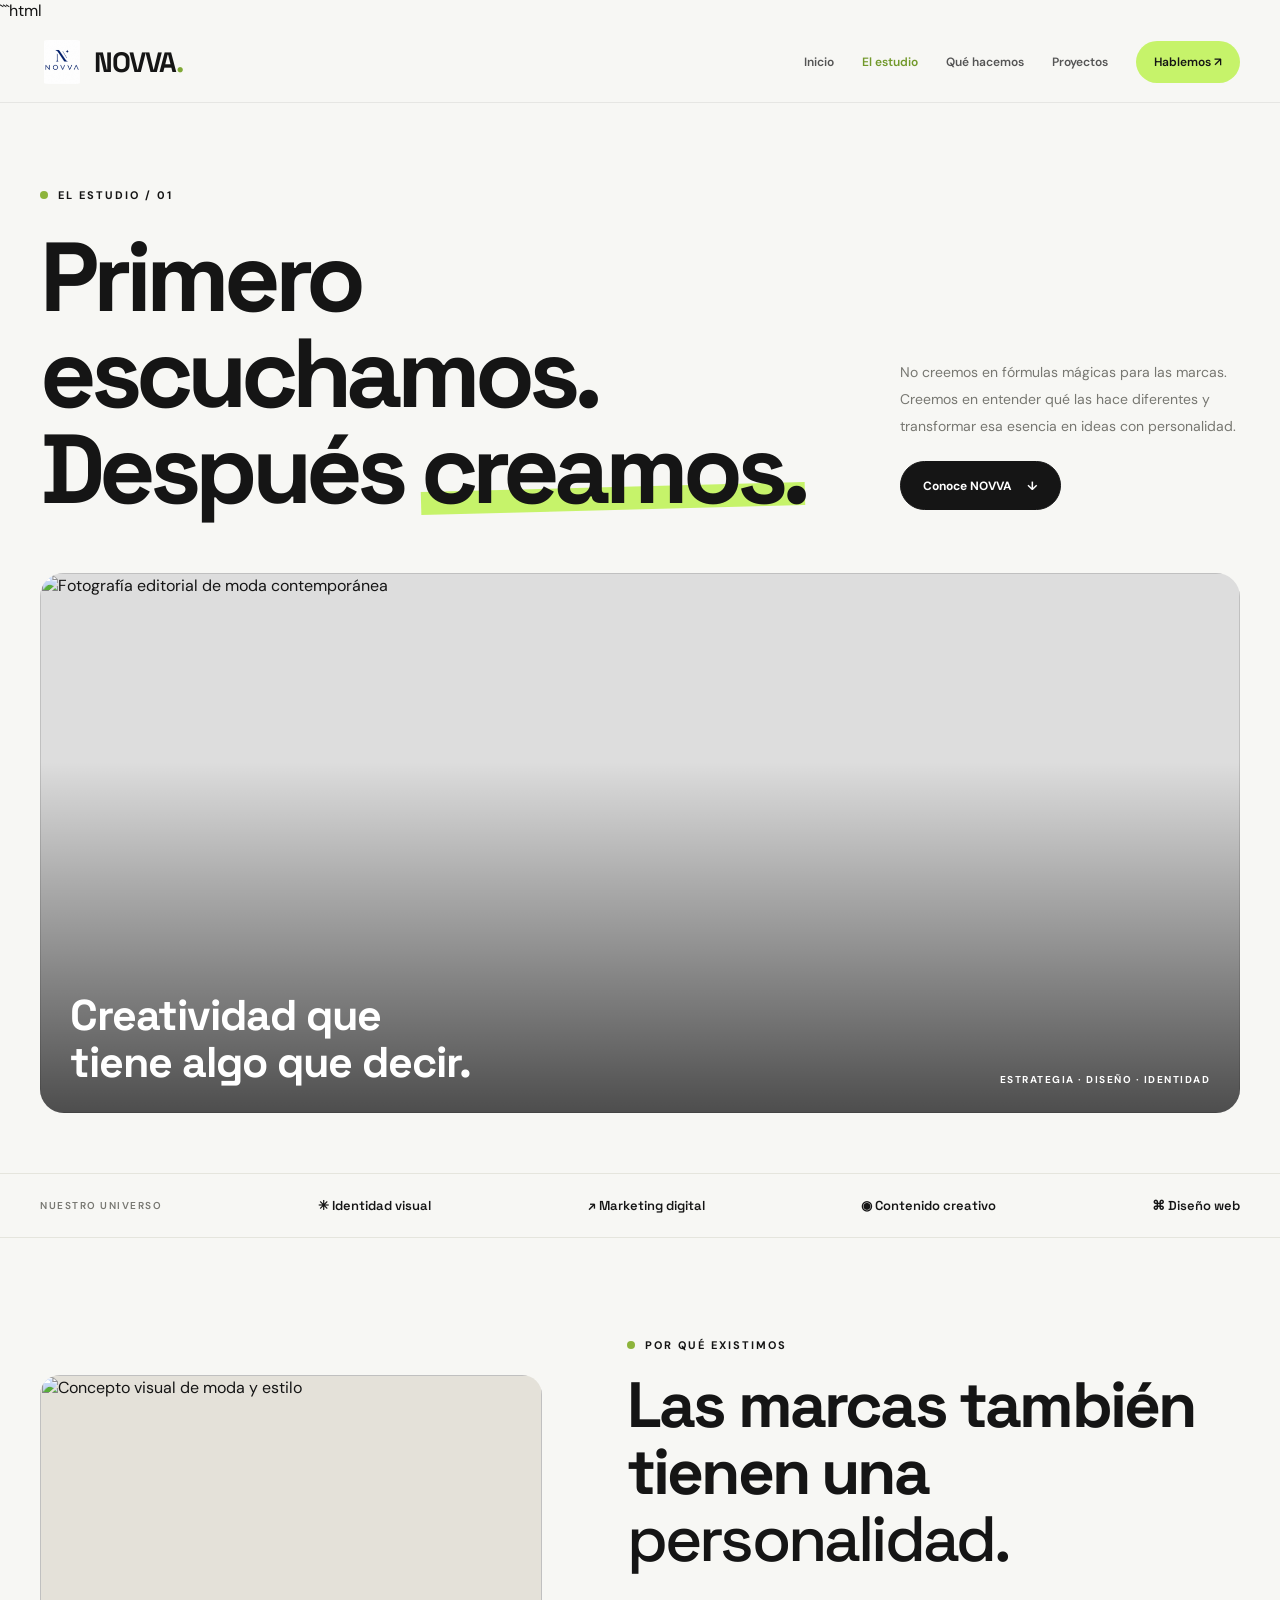
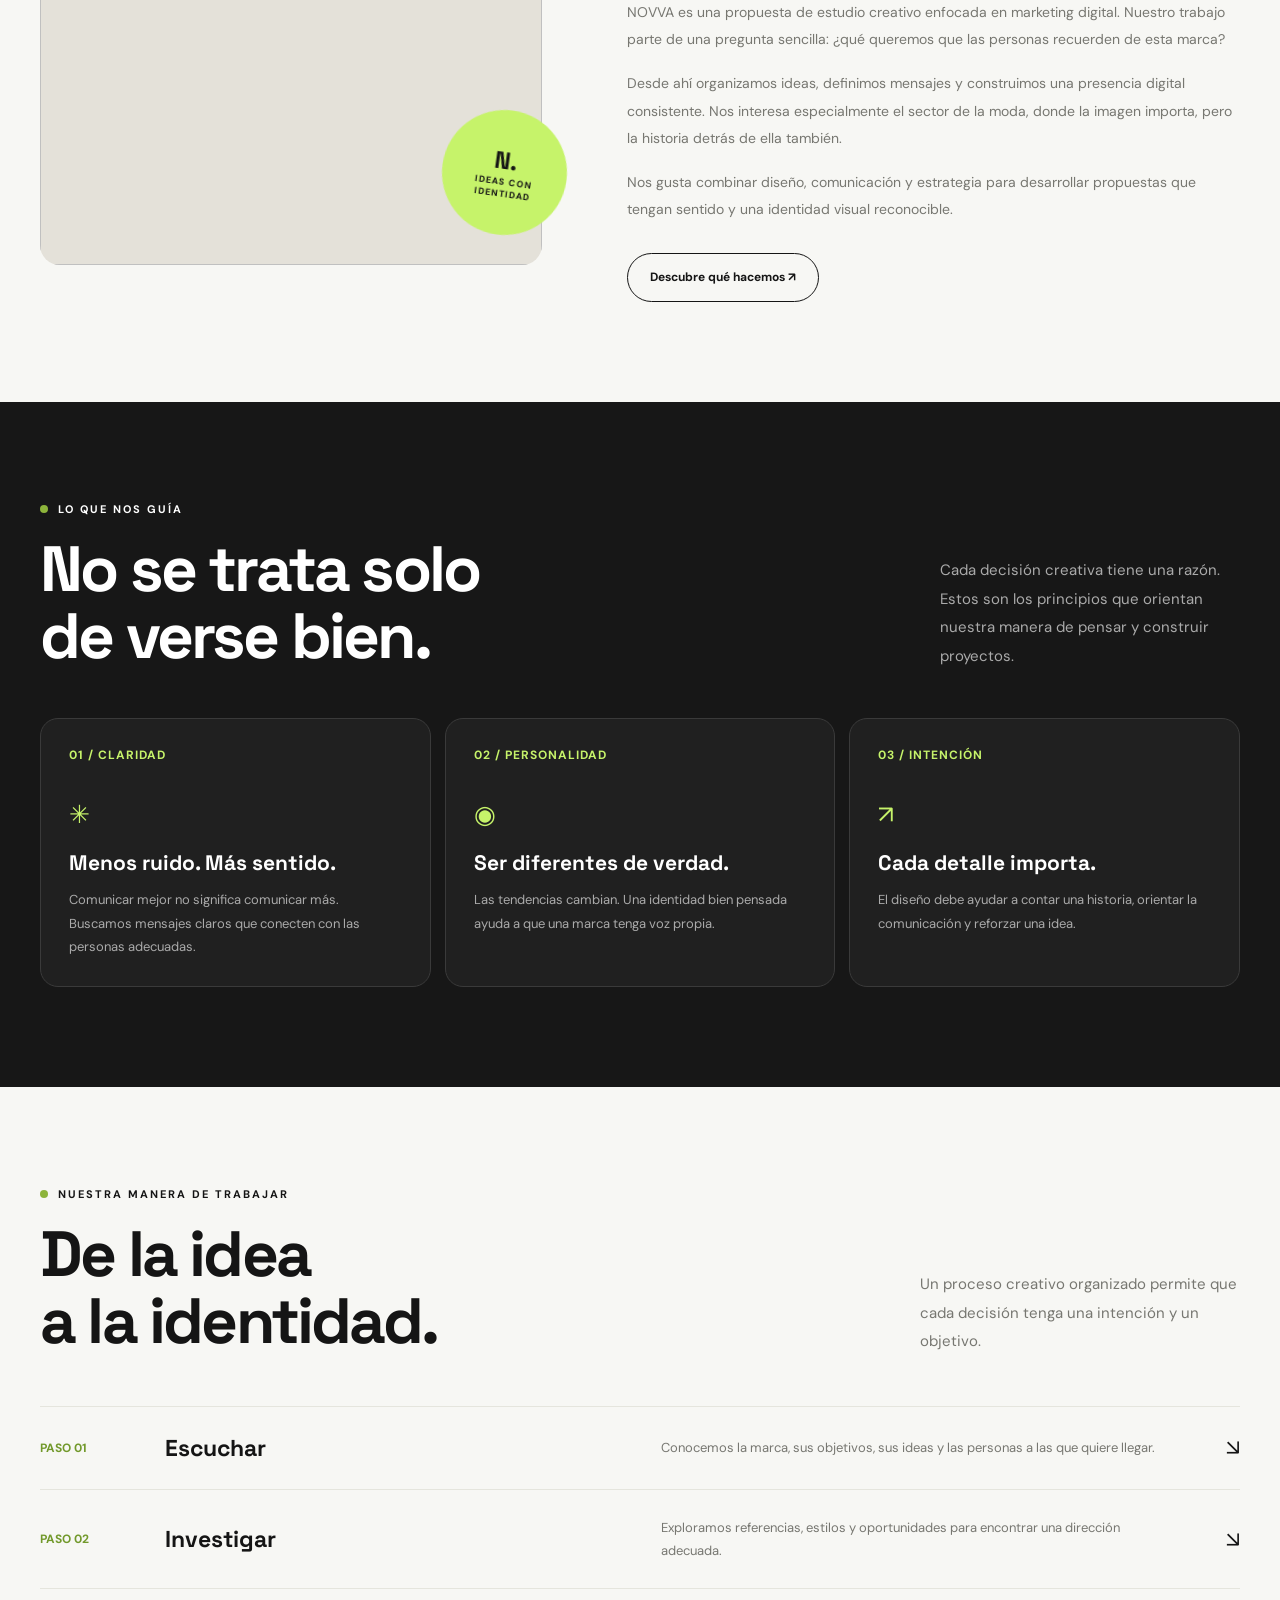
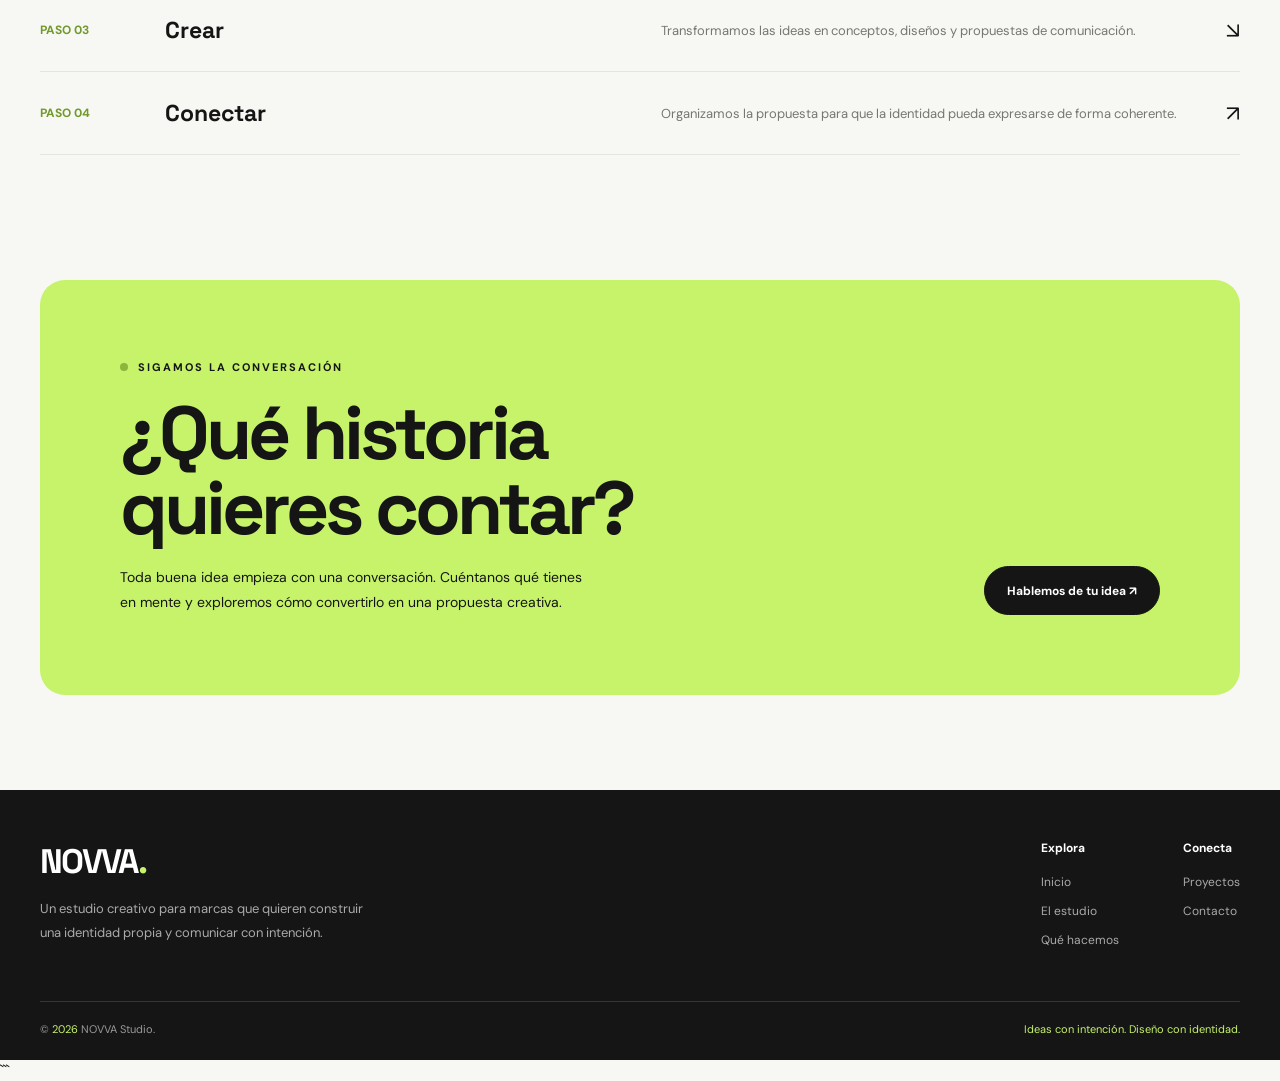
==== contacto.html @ e0708281 "Primera versión de NOVVA Creative Studio" ====
```html
<!DOCTYPE html>
<html lang="es">
<head>
    <meta charset="UTF-8">
    <meta name="viewport" content="width=device-width, initial-scale=1.0">
    <meta name="theme-color" content="#f7f7f4">

    <title>El estudio — NOVVA Creative Studio</title>
    <meta name="description" content="Conoce NOVVA, un estudio creativo enfocado en identidad de marca, marketing digital y diseño.">

    <link rel="icon" href="assets/logo-novva.jpeg">

    <link rel="preconnect" href="https://fonts.googleapis.com">
    <link rel="preconnect" href="https://fonts.gstatic.com" crossorigin>
    <link href="https://fonts.googleapis.com/css2?family=DM+Sans:wght@400;500;600;700&family=Space+Grotesk:wght@400;500;600;700&display=swap" rel="stylesheet">

    <style>
        :root {
            --fondo: #f7f7f4;
            --negro: #151515;
            --gris: #777771;
            --verde: #c6f36a;
            --blanco: #fff;
            --borde: #e5e5dd;
            --ancho: 1200px;
        }

        * {
            margin: 0;
            padding: 0;
            box-sizing: border-box;
        }

        html {
            scroll-behavior: smooth;
            scroll-padding-top: 100px;
        }

        body {
            background: var(--fondo);
            color: var(--negro);
            font-family: "DM Sans", sans-serif;
            overflow-x: hidden;
        }

        a {
            color: inherit;
            text-decoration: none;
        }

        img {
            display: block;
            width: 100%;
        }

        button {
            font: inherit;
        }

        .container {
            width: min(var(--ancho), calc(100% - 48px));
            margin: 0 auto;
        }

        .eyebrow {
            display: inline-flex;
            align-items: center;
            gap: 10px;
            font-size: 11px;
            font-weight: 700;
            letter-spacing: 2px;
            text-transform: uppercase;
        }

        .eyebrow::before {
            content: "";
            width: 8px;
            height: 8px;
            background: #8db43b;
            border-radius: 50%;
            flex-shrink: 0;
        }

        .section {
            padding: 100px 0;
        }

        .section-title {
            font-family: "Space Grotesk", sans-serif;
            font-size: clamp(37px, 5vw, 64px);
            line-height: 1.05;
            letter-spacing: -2.8px;
        }

        .section-title i,
        .hero-title i {
            font-weight: 500;
            font-style: normal;
        }

        .muted {
            color: var(--gris);
            font-size: 15px;
            line-height: 1.9;
        }

        .button {
            min-height: 49px;
            padding: 0 22px;
            border-radius: 50px;
            display: inline-flex;
            align-items: center;
            justify-content: center;
            gap: 15px;
            font-size: 12px;
            font-weight: 700;
            border: 1px solid var(--negro);
            transition: .25s ease;
        }

        .button-dark {
            background: var(--negro);
            color: white;
        }

        .button-dark:hover {
            background: #373737;
            transform: translateY(-3px);
        }

        .button-light:hover {
            background: var(--verde);
            border-color: var(--verde);
        }

        /* HEADER */

        .header {
            height: 82px;
            position: sticky;
            top: 0;
            z-index: 100;
            background: rgba(247, 247, 244, .95);
            backdrop-filter: blur(16px);
            border-bottom: 1px solid rgba(0, 0, 0, .07);
        }

        .header-inner {
            height: 100%;
            display: flex;
            align-items: center;
            justify-content: space-between;
            gap: 25px;
        }

        .brand {
            display: flex;
            align-items: center;
            gap: 10px;
            flex-shrink: 0;
        }

        .brand img {
            width: 44px;
            height: 44px;
            object-fit: contain;
            border-radius: 8px;
        }

        .brand-name {
            font-family: "Space Grotesk", sans-serif;
            font-weight: 700;
            font-size: 28px;
            letter-spacing: -1.5px;
        }

        .brand-name span {
            color: #80a936;
        }

        .navigation {
            display: flex;
            align-items: center;
            gap: 28px;
        }

        .navigation a {
            font-size: 12px;
            font-weight: 600;
            color: #555;
            transition: .2s;
        }

        .navigation a:hover,
        .navigation a.current {
            color: #72992b;
        }

        .navigation .contact-link {
            padding: 13px 18px;
            background: var(--verde);
            color: var(--negro);
            border-radius: 40px;
        }

        .navigation .contact-link:hover {
            background: #b5e452;
        }

        .menu-button {
            display: none;
            background: transparent;
            border: 1px solid var(--borde);
            border-radius: 50px;
            padding: 11px 15px;
            cursor: pointer;
        }

        /* HERO */

        .hero {
            padding: 85px 0 60px;
            position: relative;
        }

        .hero-top {
            display: flex;
            justify-content: space-between;
            align-items: flex-end;
            gap: 35px;
        }

        .hero-title {
            font-family: "Space Grotesk", sans-serif;
            font-size: clamp(52px, 8vw, 98px);
            line-height: .98;
            letter-spacing: -6px;
            margin-top: 28px;
        }

        .hero-title .highlight {
            position: relative;
            display: inline-block;
            z-index: 1;
        }

        .hero-title .highlight::after {
            content: "";
            position: absolute;
            height: 23px;
            background: var(--verde);
            bottom: 8px;
            left: 0;
            right: 0;
            z-index: -1;
            transform: rotate(-1.5deg);
        }

        .hero-description {
            max-width: 340px;
            padding-bottom: 8px;
        }

        .hero-description p {
            color: var(--gris);
            font-size: 14px;
            line-height: 1.9;
            margin-bottom: 22px;
        }

        .hero-image {
            margin-top: 55px;
            height: clamp(320px, 48vw, 540px);
            border-radius: 24px;
            overflow: hidden;
            position: relative;
            background: #ddd;
        }

        .hero-image img {
            height: 100%;
            object-fit: cover;
            transition: transform .8s;
        }

        .hero-image:hover img {
            transform: scale(1.035);
        }

        .hero-image::after {
            content: "";
            position: absolute;
            inset: 0;
            background: linear-gradient(
                0deg,
                rgba(0, 0, 0, .65),
                transparent 65%
            );
            pointer-events: none;
        }

        .image-caption {
            position: absolute;
            z-index: 2;
            bottom: 27px;
            left: 30px;
            right: 30px;
            display: flex;
            justify-content: space-between;
            align-items: flex-end;
            gap: 20px;
            color: white;
        }

        .image-caption h2 {
            font-family: "Space Grotesk", sans-serif;
            font-size: clamp(24px, 4vw, 43px);
            line-height: 1.1;
            letter-spacing: -1px;
        }

        .image-caption span {
            font-size: 10px;
            font-weight: 700;
            letter-spacing: 1.5px;
            text-align: right;
        }

        /* MINI BARRA */

        .intro-strip {
            border-bottom: 1px solid var(--borde);
            border-top: 1px solid var(--borde);
            padding: 23px 0;
        }

        .strip-inner {
            display: flex;
            align-items: center;
            justify-content: space-between;
            gap: 18px;
            flex-wrap: wrap;
        }

        .strip-inner span {
            font-family: "Space Grotesk", sans-serif;
            font-size: 13px;
            font-weight: 600;
        }

        .strip-inner .strip-label {
            color: var(--gris);
            font-family: "DM Sans", sans-serif;
            font-size: 10px;
            letter-spacing: 1.5px;
        }

        /* HISTORIA DEL ESTUDIO */

        .about-grid {
            display: grid;
            grid-template-columns: .9fr 1.1fr;
            gap: 85px;
            align-items: center;
        }

        .about-visual {
            position: relative;
            min-width: 0;
        }

        .about-photo {
            height: 490px;
            border-radius: 20px;
            overflow: hidden;
            background: #e4e1d9;
        }

        .about-photo img {
            height: 100%;
            object-fit: cover;
        }

        .photo-sticker {
            position: absolute;
            right: -25px;
            bottom: 30px;
            width: 125px;
            height: 125px;
            border-radius: 50%;
            background: var(--verde);
            display: flex;
            flex-direction: column;
            align-items: center;
            justify-content: center;
            text-align: center;
            transform: rotate(8deg);
        }

        .photo-sticker strong {
            font-family: "Space Grotesk", sans-serif;
            font-size: 24px;
        }

        .photo-sticker span {
            font-size: 9px;
            font-weight: 700;
            letter-spacing: 1px;
        }

        .about-copy .section-title {
            margin: 20px 0 25px;
        }

        .about-copy p {
            color: var(--gris);
            font-size: 14px;
            line-height: 1.95;
            margin-bottom: 17px;
        }

        .about-copy .button {
            margin-top: 12px;
        }

        /* PRINCIPIOS */

        .values {
            background: #171717;
            color: white;
        }

        .values-header {
            display: flex;
            justify-content: space-between;
            align-items: flex-end;
            gap: 35px;
            margin-bottom: 48px;
        }

        .values-header .section-title {
            margin-top: 20px;
            max-width: 650px;
        }

        .values-header .muted {
            color: #aaa;
            max-width: 300px;
        }

        .values-grid {
            display: grid;
            grid-template-columns: repeat(3, 1fr);
            gap: 14px;
        }

        .value-card {
            padding: 28px;
            min-height: 255px;
            border: 1px solid #3a3a3a;
            border-radius: 18px;
            background: #202020;
            transition: .25s;
        }

        .value-card:hover {
            background: #282828;
            transform: translateY(-5px);
        }

        .value-number {
            color: var(--verde);
            font-size: 12px;
            letter-spacing: 1px;
            font-weight: 700;
        }

        .value-icon {
            margin-top: 35px;
            margin-bottom: 18px;
            font-size: 25px;
            color: var(--verde);
        }

        .value-card h3 {
            font-family: "Space Grotesk", sans-serif;
            font-size: 21px;
            margin-bottom: 12px;
        }

        .value-card p {
            color: #aaa;
            font-size: 13px;
            line-height: 1.8;
        }

        /* MANERA DE TRABAJAR */

        .process-heading {
            display: flex;
            justify-content: space-between;
            align-items: flex-end;
            gap: 30px;
        }

        .process-heading .muted {
            max-width: 320px;
        }

        .process-list {
            margin-top: 50px;
            border-top: 1px solid var(--borde);
        }

        .process-row {
            display: grid;
            grid-template-columns: 100px 1fr 1.1fr 35px;
            align-items: center;
            gap: 25px;
            padding: 26px 0;
            border-bottom: 1px solid var(--borde);
            transition: padding .25s;
        }

        .process-row:hover {
            padding-left: 10px;
            padding-right: 10px;
        }

        .process-row .number {
            color: #72992b;
            font-size: 12px;
            font-weight: 700;
        }

        .process-row h3 {
            font-family: "Space Grotesk", sans-serif;
            font-size: 23px;
        }

        .process-row p {
            color: var(--gris);
            font-size: 13px;
            line-height: 1.8;
        }

        .process-row .arrow {
            font-size: 22px;
            text-align: right;
        }

        /* CTA FINAL */

        .last-word {
            padding: 25px 0 95px;
        }

        .last-box {
            background: var(--verde);
            padding: clamp(35px, 7vw, 80px);
            border-radius: 25px;
            display: flex;
            align-items: flex-end;
            justify-content: space-between;
            gap: 35px;
        }

        .last-box h2 {
            font-family: "Space Grotesk", sans-serif;
            font-size: clamp(42px, 6vw, 75px);
            letter-spacing: -4px;
            line-height: .99;
            margin-top: 22px;
        }

        .last-box p {
            font-size: 14px;
            line-height: 1.8;
            max-width: 470px;
            margin-top: 20px;
        }

        .last-box .button {
            flex-shrink: 0;
        }

        /* FOOTER */

        .footer {
            background: #151515;
            color: white;
            padding: 50px 0 24px;
        }

        .footer-top {
            display: flex;
            justify-content: space-between;
            gap: 40px;
            padding-bottom: 40px;
        }

        .footer-brand {
            max-width: 340px;
        }

        .footer-logo {
            display: inline-block;
            font-family: "Space Grotesk", sans-serif;
            font-size: 34px;
            font-weight: 700;
            letter-spacing: -2px;
            margin-bottom: 14px;
        }

        .footer-logo span {
            color: var(--verde);
        }

        .footer-brand p {
            color: #aaa;
            font-size: 13px;
            line-height: 1.8;
        }

        .footer-links {
            display: flex;
            gap: clamp(25px, 5vw, 70px);
        }

        .footer-column h4 {
            font-size: 12px;
            margin-bottom: 18px;
        }

        .footer-column a {
            display: block;
            color: #aaa;
            font-size: 12px;
            margin-bottom: 13px;
            transition: color .2s;
        }

        .footer-column a:hover {
            color: var(--verde);
        }

        .footer-bottom {
            padding-top: 20px;
            border-top: 1px solid #353535;
            display: flex;
            justify-content: space-between;
            gap: 20px;
            color: #999;
            font-size: 11px;
        }

        .footer-bottom span:last-child {
            color: var(--verde);
        }

        /* ANIMACIÓN */

        .reveal {
            animation: rise .75s ease both;
        }

        @keyframes rise {
            from {
                opacity: 0;
                transform: translateY(18px);
            }
            to {
                opacity: 1;
                transform: translateY(0);
            }
        }

        /* TABLET */

        @media (max-width: 900px) {
            .navigation {
                gap: 15px;
            }

            .navigation a {
                font-size: 11px;
            }

            .hero-top {
                flex-direction: column;
                align-items: flex-start;
            }

            .hero-description {
                max-width: 520px;
            }

            .about-grid {
                gap: 45px;
            }

            .about-photo {
                height: 420px;
            }

            .values-header {
                align-items: flex-start;
                flex-direction: column;
            }

            .last-box {
                align-items: flex-start;
                flex-direction: column;
            }
        }

        /* CELULAR */

        @media (max-width: 650px) {
            .container {
                width: calc(100% - 32px);
            }

            .header {
                height: 72px;
            }

            .brand img {
                width: 39px;
                height: 39px;
            }

            .brand-name {
                font-size: 25px;
            }

            .menu-button {
                display: block;
            }

            .navigation {
                display: none;
                position: absolute;
                top: 71px;
                left: 0;
                right: 0;
                padding: 10px 20px 22px;
                background: var(--fondo);
                border-bottom: 1px solid var(--borde);
                align-items: stretch;
                flex-direction: column;
                gap: 0;
            }

            .navigation.open {
                display: flex;
            }

            .navigation a {
                padding: 15px 5px;
                border-bottom: 1px solid var(--borde);
                font-size: 13px;
            }

            .navigation .contact-link {
                margin-top: 12px;
                text-align: center;
                border: 0;
            }

            .hero {
                padding: 55px 0 40px;
            }

            .hero-title {
                font-size: clamp(46px, 12vw, 65px);
                letter-spacing: -3.5px;
            }

            .hero-title .highlight::after {
                height: 14px;
                bottom: 5px;
            }

            .hero-image {
                height: 390px;
                margin-top: 35px;
                border-radius: 18px;
            }

            .image-caption {
                left: 20px;
                right: 20px;
                bottom: 20px;
                align-items: flex-start;
                flex-direction: column;
                gap: 10px;
            }

            .image-caption span {
                text-align: left;
            }

            .strip-inner {
                justify-content: flex-start;
                gap: 18px 25px;
            }

            .section {
                padding: 70px 0;
            }

            .section-title {
                font-size: 42px;
                letter-spacing: -1.8px;
            }

            .about-grid {
                grid-template-columns: 1fr;
                gap: 42px;
            }

            .about-photo {
                height: 390px;
            }

            .photo-sticker {
                width: 100px;
                height: 100px;
                right: -5px;
                bottom: 18px;
            }

            .photo-sticker strong {
                font-size: 20px;
            }

            .values-grid {
                grid-template-columns: 1fr;
            }

            .value-card {
                min-height: auto;
            }

            .value-icon {
                margin-top: 25px;
            }

            .process-heading {
                align-items: flex-start;
                flex-direction: column;
            }

            .process-row {
                grid-template-columns: 48px 1fr 25px;
                gap: 12px;
                padding: 22px 0;
            }

            .process-row h3 {
                font-size: 19px;
            }

            .process-row p {
                grid-column: 2 / 3;
            }

            .process-row .arrow {
                grid-column: 3;
                grid-row: 1;
            }

            .last-word {
                padding-bottom: 65px;
            }

            .last-box {
                border-radius: 20px;
            }

            .last-box h2 {
                font-size: 48px;
                letter-spacing: -2px;
            }

            .footer-top {
                flex-direction: column;
            }

            .footer-links {
                flex-wrap: wrap;
                gap: 30px;
            }

            .footer-bottom {
                flex-direction: column;
                gap: 10px;
            }
        }

        @media (prefers-reduced-motion: reduce) {
            *, *::before, *::after {
                animation-duration: .01ms !important;
                transition-duration: .01ms !important;
                scroll-behavior: auto !important;
            }
        }
    </style>
</head>

<body>

    <!-- NAVEGACIÓN -->
    <header class="header">
        <div class="container header-inner">

            <a class="brand" href="index.html" aria-label="NOVVA inicio">
                <img src="assets/logo-novva.jpeg" alt="Logo NOVVA"
                     onerror="this.style.display='none'">
                <span class="brand-name">NOVVA<span>.</span></span>
            </a>

            <button class="menu-button" id="menuButton"
                    aria-label="Abrir navegación"
                    aria-expanded="false">
                Menú <b>+</b>
            </button>

            <nav class="navigation" id="navigation">
                <a href="index.html">Inicio</a>
                <a class="current" href="quienes-somos.html">El estudio</a>
                <a href="servicios.html">Qué hacemos</a>
                <a href="referencias.html">Proyectos</a>
                <a class="contact-link" href="contacto.html">Hablemos ↗</a>
            </nav>

        </div>
    </header>


    <main>

        <!-- PORTADA -->
        <section class="hero">
            <div class="container">

                <div class="hero-top reveal">
                    <div>
                        <span class="eyebrow">El estudio / 01</span>

                        <h1 class="hero-title">
                            Primero<br>
                            escuchamos.<br>
                            Después <span class="highlight">creamos.</span>
                        </h1>
                    </div>

                    <div class="hero-description">
                        <p>
                            No creemos en fórmulas mágicas para las marcas.
                            Creemos en entender qué las hace diferentes y
                            transformar esa esencia en ideas con personalidad.
                        </p>

                        <a class="button button-dark" href="#nuestra-esencia">
                            Conoce NOVVA <span>↓</span>
                        </a>
                    </div>
                </div>

                <div class="hero-image">
                    <img
                        src="https://images.unsplash.com/photo-1529139574466-a303027c1d8b?auto=format&fit=crop&w=1800&q=85"
                        alt="Fotografía editorial de moda contemporánea"
                        fetchpriority="high">

                    <div class="image-caption">
                        <h2>Creatividad que<br>tiene algo que decir.</h2>
                        <span>ESTRATEGIA · DISEÑO · IDENTIDAD</span>
                    </div>
                </div>

            </div>
        </section>


        <!-- ESPECIALIDADES -->
        <section class="intro-strip">
            <div class="container strip-inner">
                <span class="strip-label">NUESTRO UNIVERSO</span>
                <span>✳ Identidad visual</span>
                <span>↗ Marketing digital</span>
                <span>◉ Contenido creativo</span>
                <span>⌘ Diseño web</span>
            </div>
        </section>


        <!-- QUIÉNES SOMOS -->
        <section class="section" id="nuestra-esencia">
            <div class="container about-grid">

                <div class="about-visual">
                    <div class="about-photo">
                        <img
                            src="https://images.unsplash.com/photo-1490481651871-ab68de25d43d?auto=format&fit=crop&w=1000&q=85"
                            alt="Concepto visual de moda y estilo"
                            loading="lazy">
                    </div>

                    <div class="photo-sticker">
                        <strong>N.</strong>
                        <span>IDEAS CON<br>IDENTIDAD</span>
                    </div>
                </div>

                <div class="about-copy">
                    <span class="eyebrow">Por qué existimos</span>

                    <h2 class="section-title">
                        Las marcas también tienen una
                        <i>personalidad.</i>
                    </h2>

                    <p>
                        NOVVA es una propuesta de estudio creativo enfocada
                        en marketing digital. Nuestro trabajo parte de una
                        pregunta sencilla: ¿qué queremos que las personas
                        recuerden de esta marca?
                    </p>

                    <p>
                        Desde ahí organizamos ideas, definimos mensajes y
                        construimos una presencia digital consistente.
                        Nos interesa especialmente el sector de la moda,
                        donde la imagen importa, pero la historia detrás
                        de ella también.
                    </p>

                    <p>
                        Nos gusta combinar diseño, comunicación y estrategia
                        para desarrollar propuestas que tengan sentido
                        y una identidad visual reconocible.
                    </p>

                    <a class="button button-light" href="servicios.html">
                        Descubre qué hacemos ↗
                    </a>
                </div>

            </div>
        </section>


        <!-- VALORES -->
        <section class="section values">
            <div class="container">

                <div class="values-header">
                    <div>
                        <span class="eyebrow">Lo que nos guía</span>
                        <h2 class="section-title">
                            No se trata solo<br>de verse bien.
                        </h2>
                    </div>

                    <p class="muted">
                        Cada decisión creativa tiene una razón.
                        Estos son los principios que orientan nuestra manera
                        de pensar y construir proyectos.
                    </p>
                </div>

                <div class="values-grid">

                    <article class="value-card">
                        <span class="value-number">01 / CLARIDAD</span>
                        <div class="value-icon">✳</div>
                        <h3>Menos ruido. Más sentido.</h3>
                        <p>
                            Comunicar mejor no significa comunicar más.
                            Buscamos mensajes claros que conecten con las
                            personas adecuadas.
                        </p>
                    </article>

                    <article class="value-card">
                        <span class="value-number">02 / PERSONALIDAD</span>
                        <div class="value-icon">◉</div>
                        <h3>Ser diferentes de verdad.</h3>
                        <p>
                            Las tendencias cambian. Una identidad bien
                            pensada ayuda a que una marca tenga voz propia.
                        </p>
                    </article>

                    <article class="value-card">
                        <span class="value-number">03 / INTENCIÓN</span>
                        <div class="value-icon">↗</div>
                        <h3>Cada detalle importa.</h3>
                        <p>
                            El diseño debe ayudar a contar una historia,
                            orientar la comunicación y reforzar una idea.
                        </p>
                    </article>

                </div>
            </div>
        </section>


        <!-- PROCESO -->
        <section class="section">
            <div class="container">

                <div class="process-heading">
                    <div>
                        <span class="eyebrow">Nuestra manera de trabajar</span>
                        <h2 class="section-title" style="margin-top:20px">
                            De la idea<br>a la identidad.
                        </h2>
                    </div>

                    <p class="muted">
                        Un proceso creativo organizado permite que cada
                        decisión tenga una intención y un objetivo.
                    </p>
                </div>

                <div class="process-list">

                    <article class="process-row">
                        <span class="number">PASO 01</span>
                        <h3>Escuchar</h3>
                        <p>
                            Conocemos la marca, sus objetivos, sus ideas
                            y las personas a las que quiere llegar.
                        </p>
                        <span class="arrow">↘</span>
                    </article>

                    <article class="process-row">
                        <span class="number">PASO 02</span>
                        <h3>Investigar</h3>
                        <p>
                            Exploramos referencias, estilos y oportunidades
                            para encontrar una dirección adecuada.
                        </p>
                        <span class="arrow">↘</span>
                    </article>

                    <article class="process-row">
                        <span class="number">PASO 03</span>
                        <h3>Crear</h3>
                        <p>
                            Transformamos las ideas en conceptos,
                            diseños y propuestas de comunicación.
                        </p>
                        <span class="arrow">↘</span>
                    </article>

                    <article class="process-row">
                        <span class="number">PASO 04</span>
                        <h3>Conectar</h3>
                        <p>
                            Organizamos la propuesta para que la identidad
                            pueda expresarse de forma coherente.
                        </p>
                        <span class="arrow">↗</span>
                    </article>

                </div>
            </div>
        </section>


        <!-- CONTACTO FINAL -->
        <section class="last-word">
            <div class="container">
                <div class="last-box">

                    <div>
                        <span class="eyebrow">Sigamos la conversación</span>

                        <h2>
                            ¿Qué historia<br>quieres contar?
                        </h2>

                        <p>
                            Toda buena idea empieza con una conversación.
                            Cuéntanos qué tienes en mente y exploremos
                            cómo convertirlo en una propuesta creativa.
                        </p>
                    </div>

                    <a class="button button-dark" href="contacto.html">
                        Hablemos de tu idea ↗
                    </a>

                </div>
            </div>
        </section>

    </main>


    <!-- PIE DE PÁGINA -->
    <footer class="footer">
        <div class="container">

            <div class="footer-top">
                <div class="footer-brand">
                    <a class="footer-logo" href="index.html">
                        NOVVA<span>.</span>
                    </a>

                    <p>
                        Un estudio creativo para marcas que quieren
                        construir una identidad propia y comunicar
                        con intención.
                    </p>
                </div>

                <div class="footer-links">
                    <div class="footer-column">
                        <h4>Explora</h4>
                        <a href="index.html">Inicio</a>
                        <a href="quienes-somos.html">El estudio</a>
                        <a href="servicios.html">Qué hacemos</a>
                    </div>

                    <div class="footer-column">
                        <h4>Conecta</h4>
                        <a href="referencias.html">Proyectos</a>
                        <a href="contacto.html">Contacto</a>
                    </div>
                </div>
            </div>

            <div class="footer-bottom">
                <span>© <span id="year"></span> NOVVA Studio.</span>
                <span>Ideas con intención. Diseño con identidad.</span>
            </div>

        </div>
    </footer>


    <script>
        // MENÚ RESPONSIVE
        const menuButton = document.getElementById("menuButton");
        const navigation = document.getElementById("navigation");

        menuButton.addEventListener("click", () => {
            const isOpen = navigation.classList.toggle("open");

            menuButton.setAttribute("aria-expanded", isOpen);
            menuButton.innerHTML = isOpen
                ? 'Cerrar <b>×</b>'
                : 'Menú <b>+</b>';
        });

        navigation.querySelectorAll("a").forEach(link => {
            link.addEventListener("click", () => {
                navigation.classList.remove("open");
                menuButton.setAttribute("aria-expanded", "false");
                menuButton.innerHTML = 'Menú <b>+</b>';
            });
        });

        // AÑO AUTOMÁTICO
        document.getElementById("year").textContent =
            new Date().getFullYear();
    </script>

</body>
</html>
```
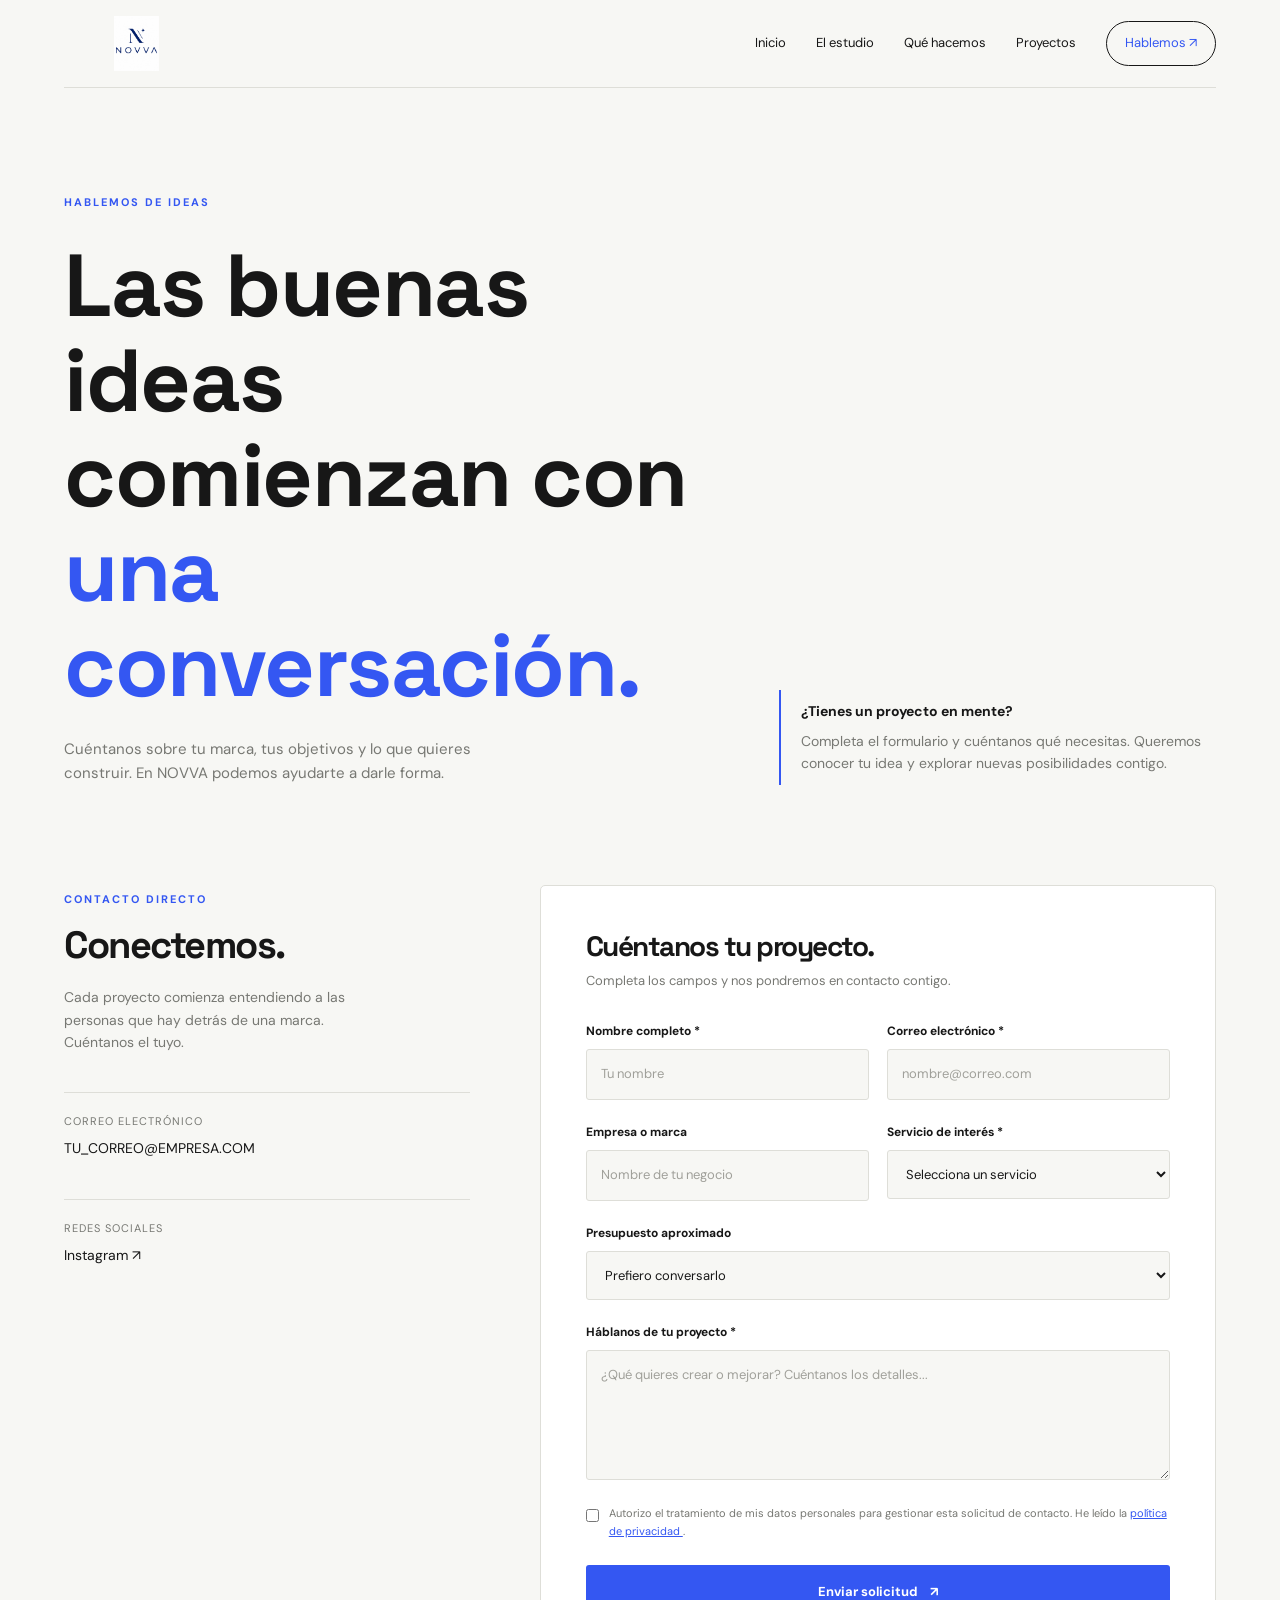
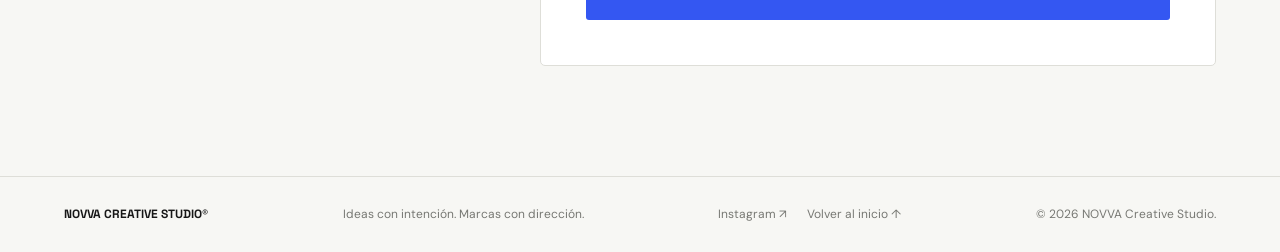
==== commit cea684e5: "Agrega formulario profesional de contacto" ====
--- a/contacto.html
+++ b/contacto.html
@@ -1,15 +1,12 @@
-```html
+
 <!DOCTYPE html>
 <html lang="es">
 <head>
     <meta charset="UTF-8">
     <meta name="viewport" content="width=device-width, initial-scale=1.0">
-    <meta name="theme-color" content="#f7f7f4">
-
-    <title>El estudio — NOVVA Creative Studio</title>
-    <meta name="description" content="Conoce NOVVA, un estudio creativo enfocado en identidad de marca, marketing digital y diseño.">
-
-    <link rel="icon" href="assets/logo-novva.jpeg">
+
+    <title>Hablemos | NOVVA Creative Studio</title>
+    <meta name="description" content="Cuéntanos sobre tu proyecto. En NOVVA Creative Studio creamos soluciones de marketing digital, branding y diseño web.">
 
     <link rel="preconnect" href="https://fonts.googleapis.com">
     <link rel="preconnect" href="https://fonts.gstatic.com" crossorigin>
@@ -18,12 +15,11 @@
     <style>
         :root {
             --fondo: #f7f7f4;
-            --negro: #151515;
-            --gris: #777771;
-            --verde: #c6f36a;
-            --blanco: #fff;
-            --borde: #e5e5dd;
-            --ancho: 1200px;
+            --negro: #171717;
+            --azul: #3457f2;
+            --gris: #777873;
+            --borde: #deded8;
+            --blanco: #ffffff;
         }
 
         * {
@@ -34,14 +30,13 @@
 
         html {
             scroll-behavior: smooth;
-            scroll-padding-top: 100px;
         }
 
         body {
             background: var(--fondo);
             color: var(--negro);
             font-family: "DM Sans", sans-serif;
-            overflow-x: hidden;
+            line-height: 1.6;
         }
 
         a {
@@ -49,1232 +44,594 @@
             text-decoration: none;
         }
 
-        img {
+        button, input, select, textarea {
+            font: inherit;
+        }
+
+        .contenedor {
+            width: min(1160px, 90%);
+            margin: auto;
+        }
+
+        /* NAVEGACIÓN */
+
+        .navegacion {
+            min-height: 88px;
+            display: flex;
+            align-items: center;
+            justify-content: space-between;
+            gap: 25px;
+            border-bottom: 1px solid var(--borde);
+        }
+
+        .logo img {
             display: block;
-            width: 100%;
-        }
-
-        button {
-            font: inherit;
-        }
-
-        .container {
-            width: min(var(--ancho), calc(100% - 48px));
-            margin: 0 auto;
-        }
-
-        .eyebrow {
-            display: inline-flex;
+            width: 145px;
+            max-height: 55px;
+            object-fit: contain;
+        }
+
+        .menu {
+            display: flex;
             align-items: center;
-            gap: 10px;
+            gap: 30px;
+        }
+
+        .menu a {
+            font-size: 13px;
+            transition: color .2s;
+        }
+
+        .menu a:hover,
+        .menu .activo {
+            color: var(--azul);
+        }
+
+        .menu .boton-menu {
+            border: 1px solid var(--negro);
+            border-radius: 30px;
+            padding: 11px 18px;
+        }
+
+        .menu .boton-menu:hover {
+            color: white;
+            background: var(--negro);
+        }
+
+        /* PRESENTACIÓN */
+
+        .presentacion {
+            padding: 100px 0 65px;
+            display: grid;
+            grid-template-columns: 1.2fr .8fr;
+            gap: 60px;
+            align-items: end;
+        }
+
+        .etiqueta {
+            color: var(--azul);
             font-size: 11px;
             font-weight: 700;
             letter-spacing: 2px;
             text-transform: uppercase;
         }
 
-        .eyebrow::before {
-            content: "";
-            width: 8px;
-            height: 8px;
-            background: #8db43b;
-            border-radius: 50%;
-            flex-shrink: 0;
-        }
-
-        .section {
-            padding: 100px 0;
-        }
-
-        .section-title {
+        h1, h2, h3 {
             font-family: "Space Grotesk", sans-serif;
-            font-size: clamp(37px, 5vw, 64px);
-            line-height: 1.05;
-            letter-spacing: -2.8px;
-        }
-
-        .section-title i,
-        .hero-title i {
-            font-weight: 500;
-            font-style: normal;
-        }
-
-        .muted {
+            line-height: 1.08;
+            letter-spacing: -1.5px;
+        }
+
+        h1 {
+            font-size: clamp(48px, 7vw, 88px);
+            margin: 24px 0;
+        }
+
+        h1 span {
+            color: var(--azul);
+        }
+
+        .presentacion p {
+            max-width: 430px;
             color: var(--gris);
             font-size: 15px;
-            line-height: 1.9;
-        }
-
-        .button {
-            min-height: 49px;
-            padding: 0 22px;
-            border-radius: 50px;
-            display: inline-flex;
+        }
+
+        .nota {
+            border-left: 2px solid var(--azul);
+            padding: 10px 0 10px 20px;
+            color: var(--gris);
+            font-size: 14px;
+        }
+
+        .nota strong {
+            display: block;
+            color: var(--negro);
+            margin-bottom: 8px;
+        }
+
+        /* FORMULARIO */
+
+        .zona-contacto {
+            padding: 35px 0 110px;
+        }
+
+        .formulario-grid {
+            display: grid;
+            grid-template-columns: .75fr 1.25fr;
+            gap: 70px;
+            align-items: start;
+        }
+
+        .informacion h2 {
+            font-size: 38px;
+            margin: 15px 0 20px;
+        }
+
+        .informacion > p {
+            font-size: 14px;
+            color: var(--gris);
+            max-width: 330px;
+        }
+
+        .dato-contacto {
+            margin-top: 38px;
+            padding-top: 20px;
+            border-top: 1px solid var(--borde);
+        }
+
+        .dato-contacto small {
+            display: block;
+            color: var(--gris);
+            margin-bottom: 5px;
+            font-size: 11px;
+            text-transform: uppercase;
+            letter-spacing: 1px;
+        }
+
+        .dato-contacto a {
+            font-size: 14px;
+            overflow-wrap: anywhere;
+        }
+
+        .formulario {
+            background: var(--blanco);
+            border: 1px solid var(--borde);
+            padding: clamp(24px, 4vw, 45px);
+            border-radius: 5px;
+        }
+
+        .formulario h2 {
+            font-size: 28px;
+            margin-bottom: 10px;
+        }
+
+        .descripcion-form {
+            color: var(--gris);
+            font-size: 13px;
+            margin-bottom: 30px;
+        }
+
+        .campos {
+            display: grid;
+            grid-template-columns: 1fr 1fr;
+            gap: 23px 18px;
+        }
+
+        .campo {
+            display: flex;
+            flex-direction: column;
+            gap: 8px;
+        }
+
+        .campo.completo {
+            grid-column: 1 / -1;
+        }
+
+        .campo label {
+            font-size: 12px;
+            font-weight: 700;
+        }
+
+        .campo input,
+        .campo select,
+        .campo textarea {
+            width: 100%;
+            background: var(--fondo);
+            border: 1px solid var(--borde);
+            padding: 14px;
+            border-radius: 3px;
+            color: var(--negro);
+            outline: none;
+            font-size: 13px;
+            transition: border-color .2s, box-shadow .2s;
+        }
+
+        .campo input:focus,
+        .campo select:focus,
+        .campo textarea:focus {
+            border-color: var(--azul);
+            box-shadow: 0 0 0 3px #3457f21c;
+        }
+
+        .campo textarea {
+            min-height: 130px;
+            resize: vertical;
+        }
+
+        .campo input::placeholder,
+        .campo textarea::placeholder {
+            color: #a0a09a;
+        }
+
+        .privacidad {
+            display: flex;
+            align-items: flex-start;
+            gap: 10px;
+            margin: 25px 0;
+            font-size: 11px;
+            color: var(--gris);
+        }
+
+        .privacidad input {
+            margin-top: 4px;
+            accent-color: var(--azul);
+        }
+
+        .privacidad a {
+            color: var(--azul);
+            text-decoration: underline;
+        }
+
+        .boton-enviar {
+            width: 100%;
+            border: 0;
+            background: var(--azul);
+            color: white;
+            padding: 17px;
+            border-radius: 3px;
+            cursor: pointer;
+            font-size: 13px;
+            font-weight: 700;
+            display: flex;
             align-items: center;
             justify-content: center;
-            gap: 15px;
-            font-size: 12px;
-            font-weight: 700;
-            border: 1px solid var(--negro);
-            transition: .25s ease;
-        }
-
-        .button-dark {
-            background: var(--negro);
-            color: white;
-        }
-
-        .button-dark:hover {
-            background: #373737;
-            transform: translateY(-3px);
-        }
-
-        .button-light:hover {
-            background: var(--verde);
-            border-color: var(--verde);
-        }
-
-        /* HEADER */
-
-        .header {
-            height: 82px;
-            position: sticky;
-            top: 0;
-            z-index: 100;
-            background: rgba(247, 247, 244, .95);
-            backdrop-filter: blur(16px);
-            border-bottom: 1px solid rgba(0, 0, 0, .07);
-        }
-
-        .header-inner {
-            height: 100%;
-            display: flex;
-            align-items: center;
-            justify-content: space-between;
-            gap: 25px;
-        }
-
-        .brand {
-            display: flex;
-            align-items: center;
-            gap: 10px;
-            flex-shrink: 0;
-        }
-
-        .brand img {
-            width: 44px;
-            height: 44px;
-            object-fit: contain;
-            border-radius: 8px;
-        }
-
-        .brand-name {
-            font-family: "Space Grotesk", sans-serif;
-            font-weight: 700;
-            font-size: 28px;
-            letter-spacing: -1.5px;
-        }
-
-        .brand-name span {
-            color: #80a936;
-        }
-
-        .navigation {
-            display: flex;
-            align-items: center;
-            gap: 28px;
-        }
-
-        .navigation a {
-            font-size: 12px;
-            font-weight: 600;
-            color: #555;
-            transition: .2s;
-        }
-
-        .navigation a:hover,
-        .navigation a.current {
-            color: #72992b;
-        }
-
-        .navigation .contact-link {
-            padding: 13px 18px;
-            background: var(--verde);
-            color: var(--negro);
-            border-radius: 40px;
-        }
-
-        .navigation .contact-link:hover {
-            background: #b5e452;
-        }
-
-        .menu-button {
+            gap: 12px;
+            transition: background .2s, transform .2s;
+        }
+
+        .boton-enviar:hover {
+            background: #2442d0;
+            transform: translateY(-2px);
+        }
+
+        .boton-enviar:disabled {
+            opacity: .6;
+            cursor: wait;
+        }
+
+        .estado {
             display: none;
-            background: transparent;
-            border: 1px solid var(--borde);
-            border-radius: 50px;
-            padding: 11px 15px;
-            cursor: pointer;
-        }
-
-        /* HERO */
-
-        .hero {
-            padding: 85px 0 60px;
-            position: relative;
-        }
-
-        .hero-top {
+            padding: 12px;
+            margin-top: 15px;
+            border-radius: 3px;
+            font-size: 13px;
+        }
+
+        .estado.visible {
+            display: block;
+        }
+
+        .estado.error {
+            background: #fff0f0;
+            color: #a51f1f;
+        }
+
+        /* PIE DE PÁGINA */
+
+        footer {
+            border-top: 1px solid var(--borde);
+            padding: 28px 0;
+        }
+
+        .pie {
             display: flex;
             justify-content: space-between;
-            align-items: flex-end;
-            gap: 35px;
-        }
-
-        .hero-title {
+            align-items: center;
+            gap: 20px;
+            font-size: 12px;
+            color: var(--gris);
+        }
+
+        .pie strong {
+            color: var(--negro);
             font-family: "Space Grotesk", sans-serif;
-            font-size: clamp(52px, 8vw, 98px);
-            line-height: .98;
-            letter-spacing: -6px;
-            margin-top: 28px;
-        }
-
-        .hero-title .highlight {
-            position: relative;
-            display: inline-block;
-            z-index: 1;
-        }
-
-        .hero-title .highlight::after {
-            content: "";
-            position: absolute;
-            height: 23px;
-            background: var(--verde);
-            bottom: 8px;
-            left: 0;
-            right: 0;
-            z-index: -1;
-            transform: rotate(-1.5deg);
-        }
-
-        .hero-description {
-            max-width: 340px;
-            padding-bottom: 8px;
-        }
-
-        .hero-description p {
-            color: var(--gris);
-            font-size: 14px;
-            line-height: 1.9;
-            margin-bottom: 22px;
-        }
-
-        .hero-image {
-            margin-top: 55px;
-            height: clamp(320px, 48vw, 540px);
-            border-radius: 24px;
-            overflow: hidden;
-            position: relative;
-            background: #ddd;
-        }
-
-        .hero-image img {
-            height: 100%;
-            object-fit: cover;
-            transition: transform .8s;
-        }
-
-        .hero-image:hover img {
-            transform: scale(1.035);
-        }
-
-        .hero-image::after {
-            content: "";
-            position: absolute;
-            inset: 0;
-            background: linear-gradient(
-                0deg,
-                rgba(0, 0, 0, .65),
-                transparent 65%
-            );
-            pointer-events: none;
-        }
-
-        .image-caption {
-            position: absolute;
-            z-index: 2;
-            bottom: 27px;
-            left: 30px;
-            right: 30px;
+        }
+
+        .redes {
             display: flex;
-            justify-content: space-between;
-            align-items: flex-end;
             gap: 20px;
-            color: white;
-        }
-
-        .image-caption h2 {
-            font-family: "Space Grotesk", sans-serif;
-            font-size: clamp(24px, 4vw, 43px);
-            line-height: 1.1;
-            letter-spacing: -1px;
-        }
-
-        .image-caption span {
-            font-size: 10px;
-            font-weight: 700;
-            letter-spacing: 1.5px;
-            text-align: right;
-        }
-
-        /* MINI BARRA */
-
-        .intro-strip {
-            border-bottom: 1px solid var(--borde);
-            border-top: 1px solid var(--borde);
-            padding: 23px 0;
-        }
-
-        .strip-inner {
-            display: flex;
-            align-items: center;
-            justify-content: space-between;
-            gap: 18px;
-            flex-wrap: wrap;
-        }
-
-        .strip-inner span {
-            font-family: "Space Grotesk", sans-serif;
-            font-size: 13px;
-            font-weight: 600;
-        }
-
-        .strip-inner .strip-label {
-            color: var(--gris);
-            font-family: "DM Sans", sans-serif;
-            font-size: 10px;
-            letter-spacing: 1.5px;
-        }
-
-        /* HISTORIA DEL ESTUDIO */
-
-        .about-grid {
-            display: grid;
-            grid-template-columns: .9fr 1.1fr;
-            gap: 85px;
-            align-items: center;
-        }
-
-        .about-visual {
-            position: relative;
-            min-width: 0;
-        }
-
-        .about-photo {
-            height: 490px;
-            border-radius: 20px;
-            overflow: hidden;
-            background: #e4e1d9;
-        }
-
-        .about-photo img {
-            height: 100%;
-            object-fit: cover;
-        }
-
-        .photo-sticker {
-            position: absolute;
-            right: -25px;
-            bottom: 30px;
-            width: 125px;
-            height: 125px;
-            border-radius: 50%;
-            background: var(--verde);
-            display: flex;
-            flex-direction: column;
-            align-items: center;
-            justify-content: center;
-            text-align: center;
-            transform: rotate(8deg);
-        }
-
-        .photo-sticker strong {
-            font-family: "Space Grotesk", sans-serif;
-            font-size: 24px;
-        }
-
-        .photo-sticker span {
-            font-size: 9px;
-            font-weight: 700;
-            letter-spacing: 1px;
-        }
-
-        .about-copy .section-title {
-            margin: 20px 0 25px;
-        }
-
-        .about-copy p {
-            color: var(--gris);
-            font-size: 14px;
-            line-height: 1.95;
-            margin-bottom: 17px;
-        }
-
-        .about-copy .button {
-            margin-top: 12px;
-        }
-
-        /* PRINCIPIOS */
-
-        .values {
-            background: #171717;
-            color: white;
-        }
-
-        .values-header {
-            display: flex;
-            justify-content: space-between;
-            align-items: flex-end;
-            gap: 35px;
-            margin-bottom: 48px;
-        }
-
-        .values-header .section-title {
-            margin-top: 20px;
-            max-width: 650px;
-        }
-
-        .values-header .muted {
-            color: #aaa;
-            max-width: 300px;
-        }
-
-        .values-grid {
-            display: grid;
-            grid-template-columns: repeat(3, 1fr);
-            gap: 14px;
-        }
-
-        .value-card {
-            padding: 28px;
-            min-height: 255px;
-            border: 1px solid #3a3a3a;
-            border-radius: 18px;
-            background: #202020;
-            transition: .25s;
-        }
-
-        .value-card:hover {
-            background: #282828;
-            transform: translateY(-5px);
-        }
-
-        .value-number {
-            color: var(--verde);
-            font-size: 12px;
-            letter-spacing: 1px;
-            font-weight: 700;
-        }
-
-        .value-icon {
-            margin-top: 35px;
-            margin-bottom: 18px;
-            font-size: 25px;
-            color: var(--verde);
-        }
-
-        .value-card h3 {
-            font-family: "Space Grotesk", sans-serif;
-            font-size: 21px;
-            margin-bottom: 12px;
-        }
-
-        .value-card p {
-            color: #aaa;
-            font-size: 13px;
-            line-height: 1.8;
-        }
-
-        /* MANERA DE TRABAJAR */
-
-        .process-heading {
-            display: flex;
-            justify-content: space-between;
-            align-items: flex-end;
-            gap: 30px;
-        }
-
-        .process-heading .muted {
-            max-width: 320px;
-        }
-
-        .process-list {
-            margin-top: 50px;
-            border-top: 1px solid var(--borde);
-        }
-
-        .process-row {
-            display: grid;
-            grid-template-columns: 100px 1fr 1.1fr 35px;
-            align-items: center;
-            gap: 25px;
-            padding: 26px 0;
-            border-bottom: 1px solid var(--borde);
-            transition: padding .25s;
-        }
-
-        .process-row:hover {
-            padding-left: 10px;
-            padding-right: 10px;
-        }
-
-        .process-row .number {
-            color: #72992b;
-            font-size: 12px;
-            font-weight: 700;
-        }
-
-        .process-row h3 {
-            font-family: "Space Grotesk", sans-serif;
-            font-size: 23px;
-        }
-
-        .process-row p {
-            color: var(--gris);
-            font-size: 13px;
-            line-height: 1.8;
-        }
-
-        .process-row .arrow {
-            font-size: 22px;
-            text-align: right;
-        }
-
-        /* CTA FINAL */
-
-        .last-word {
-            padding: 25px 0 95px;
-        }
-
-        .last-box {
-            background: var(--verde);
-            padding: clamp(35px, 7vw, 80px);
-            border-radius: 25px;
-            display: flex;
-            align-items: flex-end;
-            justify-content: space-between;
-            gap: 35px;
-        }
-
-        .last-box h2 {
-            font-family: "Space Grotesk", sans-serif;
-            font-size: clamp(42px, 6vw, 75px);
-            letter-spacing: -4px;
-            line-height: .99;
-            margin-top: 22px;
-        }
-
-        .last-box p {
-            font-size: 14px;
-            line-height: 1.8;
-            max-width: 470px;
-            margin-top: 20px;
-        }
-
-        .last-box .button {
-            flex-shrink: 0;
-        }
-
-        /* FOOTER */
-
-        .footer {
-            background: #151515;
-            color: white;
-            padding: 50px 0 24px;
-        }
-
-        .footer-top {
-            display: flex;
-            justify-content: space-between;
-            gap: 40px;
-            padding-bottom: 40px;
-        }
-
-        .footer-brand {
-            max-width: 340px;
-        }
-
-        .footer-logo {
-            display: inline-block;
-            font-family: "Space Grotesk", sans-serif;
-            font-size: 34px;
-            font-weight: 700;
-            letter-spacing: -2px;
-            margin-bottom: 14px;
-        }
-
-        .footer-logo span {
-            color: var(--verde);
-        }
-
-        .footer-brand p {
-            color: #aaa;
-            font-size: 13px;
-            line-height: 1.8;
-        }
-
-        .footer-links {
-            display: flex;
-            gap: clamp(25px, 5vw, 70px);
-        }
-
-        .footer-column h4 {
-            font-size: 12px;
-            margin-bottom: 18px;
-        }
-
-        .footer-column a {
-            display: block;
-            color: #aaa;
-            font-size: 12px;
-            margin-bottom: 13px;
-            transition: color .2s;
-        }
-
-        .footer-column a:hover {
-            color: var(--verde);
-        }
-
-        .footer-bottom {
-            padding-top: 20px;
-            border-top: 1px solid #353535;
-            display: flex;
-            justify-content: space-between;
-            gap: 20px;
-            color: #999;
-            font-size: 11px;
-        }
-
-        .footer-bottom span:last-child {
-            color: var(--verde);
-        }
-
-        /* ANIMACIÓN */
-
-        .reveal {
-            animation: rise .75s ease both;
-        }
-
-        @keyframes rise {
-            from {
-                opacity: 0;
-                transform: translateY(18px);
-            }
-            to {
-                opacity: 1;
-                transform: translateY(0);
-            }
-        }
-
-        /* TABLET */
-
-        @media (max-width: 900px) {
-            .navigation {
-                gap: 15px;
-            }
-
-            .navigation a {
+        }
+
+        .redes a:hover {
+            color: var(--azul);
+        }
+
+        /* MÓVILES */
+
+        @media (max-width: 760px) {
+            .navegacion {
+                min-height: 75px;
+                flex-wrap: wrap;
+                padding: 15px 0;
+            }
+
+            .logo img {
+                width: 115px;
+            }
+
+            .menu {
+                width: 100%;
+                gap: 0;
+                justify-content: space-between;
+                flex-wrap: wrap;
+            }
+
+            .menu a {
                 font-size: 11px;
-            }
-
-            .hero-top {
+                padding: 7px 0;
+            }
+
+            .menu .boton-menu {
+                padding: 7px 10px;
+            }
+
+            .presentacion {
+                padding: 65px 0 40px;
+                grid-template-columns: 1fr;
+                gap: 25px;
+            }
+
+            h1 {
+                font-size: clamp(46px, 12vw, 68px);
+            }
+
+            .formulario-grid {
+                grid-template-columns: 1fr;
+                gap: 40px;
+            }
+
+            .zona-contacto {
+                padding-bottom: 65px;
+            }
+
+            .campos {
+                grid-template-columns: 1fr;
+            }
+
+            .campo.completo {
+                grid-column: auto;
+            }
+
+            .pie {
                 flex-direction: column;
                 align-items: flex-start;
             }
-
-            .hero-description {
-                max-width: 520px;
-            }
-
-            .about-grid {
-                gap: 45px;
-            }
-
-            .about-photo {
-                height: 420px;
-            }
-
-            .values-header {
-                align-items: flex-start;
-                flex-direction: column;
-            }
-
-            .last-box {
-                align-items: flex-start;
-                flex-direction: column;
-            }
-        }
-
-        /* CELULAR */
-
-        @media (max-width: 650px) {
-            .container {
-                width: calc(100% - 32px);
-            }
-
-            .header {
-                height: 72px;
-            }
-
-            .brand img {
-                width: 39px;
-                height: 39px;
-            }
-
-            .brand-name {
-                font-size: 25px;
-            }
-
-            .menu-button {
-                display: block;
-            }
-
-            .navigation {
-                display: none;
-                position: absolute;
-                top: 71px;
-                left: 0;
-                right: 0;
-                padding: 10px 20px 22px;
-                background: var(--fondo);
-                border-bottom: 1px solid var(--borde);
-                align-items: stretch;
-                flex-direction: column;
-                gap: 0;
-            }
-
-            .navigation.open {
-                display: flex;
-            }
-
-            .navigation a {
-                padding: 15px 5px;
-                border-bottom: 1px solid var(--borde);
-                font-size: 13px;
-            }
-
-            .navigation .contact-link {
-                margin-top: 12px;
-                text-align: center;
-                border: 0;
-            }
-
-            .hero {
-                padding: 55px 0 40px;
-            }
-
-            .hero-title {
-                font-size: clamp(46px, 12vw, 65px);
-                letter-spacing: -3.5px;
-            }
-
-            .hero-title .highlight::after {
-                height: 14px;
-                bottom: 5px;
-            }
-
-            .hero-image {
-                height: 390px;
-                margin-top: 35px;
-                border-radius: 18px;
-            }
-
-            .image-caption {
-                left: 20px;
-                right: 20px;
-                bottom: 20px;
-                align-items: flex-start;
-                flex-direction: column;
-                gap: 10px;
-            }
-
-            .image-caption span {
-                text-align: left;
-            }
-
-            .strip-inner {
-                justify-content: flex-start;
-                gap: 18px 25px;
-            }
-
-            .section {
-                padding: 70px 0;
-            }
-
-            .section-title {
-                font-size: 42px;
-                letter-spacing: -1.8px;
-            }
-
-            .about-grid {
-                grid-template-columns: 1fr;
-                gap: 42px;
-            }
-
-            .about-photo {
-                height: 390px;
-            }
-
-            .photo-sticker {
-                width: 100px;
-                height: 100px;
-                right: -5px;
-                bottom: 18px;
-            }
-
-            .photo-sticker strong {
-                font-size: 20px;
-            }
-
-            .values-grid {
-                grid-template-columns: 1fr;
-            }
-
-            .value-card {
-                min-height: auto;
-            }
-
-            .value-icon {
-                margin-top: 25px;
-            }
-
-            .process-heading {
-                align-items: flex-start;
-                flex-direction: column;
-            }
-
-            .process-row {
-                grid-template-columns: 48px 1fr 25px;
-                gap: 12px;
-                padding: 22px 0;
-            }
-
-            .process-row h3 {
-                font-size: 19px;
-            }
-
-            .process-row p {
-                grid-column: 2 / 3;
-            }
-
-            .process-row .arrow {
-                grid-column: 3;
-                grid-row: 1;
-            }
-
-            .last-word {
-                padding-bottom: 65px;
-            }
-
-            .last-box {
-                border-radius: 20px;
-            }
-
-            .last-box h2 {
-                font-size: 48px;
-                letter-spacing: -2px;
-            }
-
-            .footer-top {
-                flex-direction: column;
-            }
-
-            .footer-links {
-                flex-wrap: wrap;
-                gap: 30px;
-            }
-
-            .footer-bottom {
-                flex-direction: column;
-                gap: 10px;
-            }
-        }
-
-        @media (prefers-reduced-motion: reduce) {
-            *, *::before, *::after {
-                animation-duration: .01ms !important;
-                transition-duration: .01ms !important;
-                scroll-behavior: auto !important;
-            }
         }
     </style>
 </head>
 
 <body>
 
-    <!-- NAVEGACIÓN -->
-    <header class="header">
-        <div class="container header-inner">
-
-            <a class="brand" href="index.html" aria-label="NOVVA inicio">
-                <img src="assets/logo-novva.jpeg" alt="Logo NOVVA"
-                     onerror="this.style.display='none'">
-                <span class="brand-name">NOVVA<span>.</span></span>
+    <header class="contenedor">
+        <nav class="navegacion">
+            <a href="index.html" class="logo" aria-label="NOVVA inicio">
+                <img src="assets/logo-novva.jpeg" alt="NOVVA Creative Studio">
             </a>
 
-            <button class="menu-button" id="menuButton"
-                    aria-label="Abrir navegación"
-                    aria-expanded="false">
-                Menú <b>+</b>
-            </button>
-
-            <nav class="navigation" id="navigation">
+            <div class="menu">
                 <a href="index.html">Inicio</a>
-                <a class="current" href="quienes-somos.html">El estudio</a>
+                <a href="quienes-somos.html">El estudio</a>
                 <a href="servicios.html">Qué hacemos</a>
                 <a href="referencias.html">Proyectos</a>
-                <a class="contact-link" href="contacto.html">Hablemos ↗</a>
-            </nav>
-
-        </div>
+                <a href="contacto.html" class="boton-menu activo">Hablemos ↗</a>
+            </div>
+        </nav>
     </header>
 
-
     <main>
-
-        <!-- PORTADA -->
-        <section class="hero">
-            <div class="container">
-
-                <div class="hero-top reveal">
-                    <div>
-                        <span class="eyebrow">El estudio / 01</span>
-
-                        <h1 class="hero-title">
-                            Primero<br>
-                            escuchamos.<br>
-                            Después <span class="highlight">creamos.</span>
-                        </h1>
-                    </div>
-
-                    <div class="hero-description">
-                        <p>
-                            No creemos en fórmulas mágicas para las marcas.
-                            Creemos en entender qué las hace diferentes y
-                            transformar esa esencia en ideas con personalidad.
-                        </p>
-
-                        <a class="button button-dark" href="#nuestra-esencia">
-                            Conoce NOVVA <span>↓</span>
+        <section class="presentacion contenedor">
+            <div>
+                <span class="etiqueta">Hablemos de ideas</span>
+                <h1>Las buenas ideas<br>comienzan con<br><span>una conversación.</span></h1>
+                <p>
+                    Cuéntanos sobre tu marca, tus objetivos y lo que quieres
+                    construir. En NOVVA podemos ayudarte a darle forma.
+                </p>
+            </div>
+
+            <div class="nota">
+                <strong>¿Tienes un proyecto en mente?</strong>
+                Completa el formulario y cuéntanos qué necesitas.
+                Queremos conocer tu idea y explorar nuevas posibilidades contigo.
+            </div>
+        </section>
+
+        <section class="zona-contacto contenedor">
+            <div class="formulario-grid">
+
+                <aside class="informacion">
+                    <span class="etiqueta">Contacto directo</span>
+                    <h2>Conectemos.</h2>
+                    <p>
+                        Cada proyecto comienza entendiendo a las personas
+                        que hay detrás de una marca. Cuéntanos el tuyo.
+                    </p>
+
+                    <div class="dato-contacto">
+                        <small>Correo electrónico</small>
+                        <!-- REEMPLAZA por el correo real de NOVVA -->
+                        <a href="mailto:TU_CORREO@EMPRESA.COM">
+                            TU_CORREO@EMPRESA.COM
                         </a>
                     </div>
-                </div>
-
-                <div class="hero-image">
-                    <img
-                        src="https://images.unsplash.com/photo-1529139574466-a303027c1d8b?auto=format&fit=crop&w=1800&q=85"
-                        alt="Fotografía editorial de moda contemporánea"
-                        fetchpriority="high">
-
-                    <div class="image-caption">
-                        <h2>Creatividad que<br>tiene algo que decir.</h2>
-                        <span>ESTRATEGIA · DISEÑO · IDENTIDAD</span>
+
+                    <div class="dato-contacto">
+                        <small>Redes sociales</small>
+                        <!-- REEMPLAZA por el perfil real -->
+                        <a href="https://www.instagram.com/"
+                           target="_blank" rel="noopener noreferrer">
+                            Instagram ↗
+                        </a>
                     </div>
-                </div>
-
-            </div>
-        </section>
-
-
-        <!-- ESPECIALIDADES -->
-        <section class="intro-strip">
-            <div class="container strip-inner">
-                <span class="strip-label">NUESTRO UNIVERSO</span>
-                <span>✳ Identidad visual</span>
-                <span>↗ Marketing digital</span>
-                <span>◉ Contenido creativo</span>
-                <span>⌘ Diseño web</span>
-            </div>
-        </section>
-
-
-        <!-- QUIÉNES SOMOS -->
-        <section class="section" id="nuestra-esencia">
-            <div class="container about-grid">
-
-                <div class="about-visual">
-                    <div class="about-photo">
-                        <img
-                            src="https://images.unsplash.com/photo-1490481651871-ab68de25d43d?auto=format&fit=crop&w=1000&q=85"
-                            alt="Concepto visual de moda y estilo"
-                            loading="lazy">
-                    </div>
-
-                    <div class="photo-sticker">
-                        <strong>N.</strong>
-                        <span>IDEAS CON<br>IDENTIDAD</span>
-                    </div>
-                </div>
-
-                <div class="about-copy">
-                    <span class="eyebrow">Por qué existimos</span>
-
-                    <h2 class="section-title">
-                        Las marcas también tienen una
-                        <i>personalidad.</i>
-                    </h2>
-
-                    <p>
-                        NOVVA es una propuesta de estudio creativo enfocada
-                        en marketing digital. Nuestro trabajo parte de una
-                        pregunta sencilla: ¿qué queremos que las personas
-                        recuerden de esta marca?
+                </aside>
+
+                <div class="formulario">
+                    <h2>Cuéntanos tu proyecto.</h2>
+                    <p class="descripcion-form">
+                        Completa los campos y nos pondremos en contacto contigo.
                     </p>
 
-                    <p>
-                        Desde ahí organizamos ideas, definimos mensajes y
-                        construimos una presencia digital consistente.
-                        Nos interesa especialmente el sector de la moda,
-                        donde la imagen importa, pero la historia detrás
-                        de ella también.
-                    </p>
-
-                    <p>
-                        Nos gusta combinar diseño, comunicación y estrategia
-                        para desarrollar propuestas que tengan sentido
-                        y una identidad visual reconocible.
-                    </p>
-
-                    <a class="button button-light" href="servicios.html">
-                        Descubre qué hacemos ↗
-                    </a>
-                </div>
-
-            </div>
-        </section>
-
-
-        <!-- VALORES -->
-        <section class="section values">
-            <div class="container">
-
-                <div class="values-header">
-                    <div>
-                        <span class="eyebrow">Lo que nos guía</span>
-                        <h2 class="section-title">
-                            No se trata solo<br>de verse bien.
-                        </h2>
-                    </div>
-
-                    <p class="muted">
-                        Cada decisión creativa tiene una razón.
-                        Estos son los principios que orientan nuestra manera
-                        de pensar y construir proyectos.
-                    </p>
-                </div>
-
-                <div class="values-grid">
-
-                    <article class="value-card">
-                        <span class="value-number">01 / CLARIDAD</span>
-                        <div class="value-icon">✳</div>
-                        <h3>Menos ruido. Más sentido.</h3>
-                        <p>
-                            Comunicar mejor no significa comunicar más.
-                            Buscamos mensajes claros que conecten con las
-                            personas adecuadas.
-                        </p>
-                    </article>
-
-                    <article class="value-card">
-                        <span class="value-number">02 / PERSONALIDAD</span>
-                        <div class="value-icon">◉</div>
-                        <h3>Ser diferentes de verdad.</h3>
-                        <p>
-                            Las tendencias cambian. Una identidad bien
-                            pensada ayuda a que una marca tenga voz propia.
-                        </p>
-                    </article>
-
-                    <article class="value-card">
-                        <span class="value-number">03 / INTENCIÓN</span>
-                        <div class="value-icon">↗</div>
-                        <h3>Cada detalle importa.</h3>
-                        <p>
-                            El diseño debe ayudar a contar una historia,
-                            orientar la comunicación y reforzar una idea.
-                        </p>
-                    </article>
-
+                    <!--
+                    CONFIGURACIÓN PENDIENTE:
+                    Cambia TU_CORREO@EMPRESA.COM por el correo real de NOVVA.
+                    Activa y verifica el servicio FormSubmit antes de publicar.
+                    -->
+
+                    <form id="formularioContacto"
+                          action="https://formsubmit.co/TU_CORREO@EMPRESA.COM"
+                          method="POST">
+
+                        <input type="hidden" name="_subject"
+                               value="Nueva solicitud de contacto | NOVVA Creative Studio">
+
+                        <input type="hidden" name="_template" value="table">
+                        <input type="hidden" name="_captcha" value="true">
+
+                        <input type="hidden" name="_next"
+                               value="https://TU-USUARIO.github.io/NOVVA-Creative-Studio/gracias.html">
+
+                        <div class="campos">
+                            <div class="campo">
+                                <label for="nombre">Nombre completo *</label>
+                                <input type="text" id="nombre" name="nombre"
+                                       placeholder="Tu nombre" autocomplete="name"
+                                       maxlength="100" required>
+                            </div>
+
+                            <div class="campo">
+                                <label for="correo">Correo electrónico *</label>
+                                <input type="email" id="correo" name="email"
+                                       placeholder="nombre@correo.com"
+                                       autocomplete="email" maxlength="150" required>
+                            </div>
+
+                            <div class="campo">
+                                <label for="empresa">Empresa o marca</label>
+                                <input type="text" id="empresa" name="empresa"
+                                       placeholder="Nombre de tu negocio"
+                                       maxlength="150">
+                            </div>
+
+                            <div class="campo">
+                                <label for="servicio">Servicio de interés *</label>
+                                <select id="servicio" name="servicio" required>
+                                    <option value="" disabled selected>
+                                        Selecciona un servicio
+                                    </option>
+                                    <option>Marketing digital</option>
+                                    <option>Identidad de marca y branding</option>
+                                    <option>Diseño y desarrollo web</option>
+                                    <option>Contenido para redes sociales</option>
+                                    <option>Estrategia digital</option>
+                                    <option>Otro servicio</option>
+                                </select>
+                            </div>
+
+                            <div class="campo completo">
+                                <label for="presupuesto">Presupuesto aproximado</label>
+                                <select id="presupuesto" name="presupuesto">
+                                    <option value="">Prefiero conversarlo</option>
+                                    <option>Menos de $500.000 COP</option>
+                                    <option>$500.000 – $1.500.000 COP</option>
+                                    <option>$1.500.000 – $3.000.000 COP</option>
+                                    <option>Más de $3.000.000 COP</option>
+                                </select>
+                            </div>
+
+                            <div class="campo completo">
+                                <label for="mensaje">Háblanos de tu proyecto *</label>
+                                <textarea id="mensaje" name="mensaje"
+                                          placeholder="¿Qué quieres crear o mejorar? Cuéntanos los detalles..."
+                                          maxlength="3000" required></textarea>
+                            </div>
+                        </div>
+
+                        <label class="privacidad">
+                            <input type="checkbox" name="consentimiento"
+                                   value="Aceptado" required>
+                            <span>
+                                Autorizo el tratamiento de mis datos personales
+                                para gestionar esta solicitud de contacto.
+                                He leído la
+                                <a href="privacidad.html" target="_blank">
+                                    política de privacidad
+                                </a>.
+                            </span>
+                        </label>
+
+                        <button type="submit" class="boton-enviar">
+                            Enviar solicitud <span>↗</span>
+                        </button>
+
+                        <p id="estadoFormulario" class="estado" role="status"></p>
+                    </form>
                 </div>
             </div>
         </section>
-
-
-        <!-- PROCESO -->
-        <section class="section">
-            <div class="container">
-
-                <div class="process-heading">
-                    <div>
-                        <span class="eyebrow">Nuestra manera de trabajar</span>
-                        <h2 class="section-title" style="margin-top:20px">
-                            De la idea<br>a la identidad.
-                        </h2>
-                    </div>
-
-                    <p class="muted">
-                        Un proceso creativo organizado permite que cada
-                        decisión tenga una intención y un objetivo.
-                    </p>
-                </div>
-
-                <div class="process-list">
-
-                    <article class="process-row">
-                        <span class="number">PASO 01</span>
-                        <h3>Escuchar</h3>
-                        <p>
-                            Conocemos la marca, sus objetivos, sus ideas
-                            y las personas a las que quiere llegar.
-                        </p>
-                        <span class="arrow">↘</span>
-                    </article>
-
-                    <article class="process-row">
-                        <span class="number">PASO 02</span>
-                        <h3>Investigar</h3>
-                        <p>
-                            Exploramos referencias, estilos y oportunidades
-                            para encontrar una dirección adecuada.
-                        </p>
-                        <span class="arrow">↘</span>
-                    </article>
-
-                    <article class="process-row">
-                        <span class="number">PASO 03</span>
-                        <h3>Crear</h3>
-                        <p>
-                            Transformamos las ideas en conceptos,
-                            diseños y propuestas de comunicación.
-                        </p>
-                        <span class="arrow">↘</span>
-                    </article>
-
-                    <article class="process-row">
-                        <span class="number">PASO 04</span>
-                        <h3>Conectar</h3>
-                        <p>
-                            Organizamos la propuesta para que la identidad
-                            pueda expresarse de forma coherente.
-                        </p>
-                        <span class="arrow">↗</span>
-                    </article>
-
-                </div>
+    </main>
+
+    <footer>
+        <div class="contenedor pie">
+            <strong>NOVVA CREATIVE STUDIO®</strong>
+            <span>Ideas con intención. Marcas con dirección.</span>
+
+            <div class="redes">
+                <a href="https://www.instagram.com/"
+                   target="_blank" rel="noopener noreferrer">Instagram ↗</a>
+                <a href="index.html">Volver al inicio ↑</a>
             </div>
-        </section>
-
-
-        <!-- CONTACTO FINAL -->
-        <section class="last-word">
-            <div class="container">
-                <div class="last-box">
-
-                    <div>
-                        <span class="eyebrow">Sigamos la conversación</span>
-
-                        <h2>
-                            ¿Qué historia<br>quieres contar?
-                        </h2>
-
-                        <p>
-                            Toda buena idea empieza con una conversación.
-                            Cuéntanos qué tienes en mente y exploremos
-                            cómo convertirlo en una propuesta creativa.
-                        </p>
-                    </div>
-
-                    <a class="button button-dark" href="contacto.html">
-                        Hablemos de tu idea ↗
-                    </a>
-
-                </div>
-            </div>
-        </section>
-
-    </main>
-
-
-    <!-- PIE DE PÁGINA -->
-    <footer class="footer">
-        <div class="container">
-
-            <div class="footer-top">
-                <div class="footer-brand">
-                    <a class="footer-logo" href="index.html">
-                        NOVVA<span>.</span>
-                    </a>
-
-                    <p>
-                        Un estudio creativo para marcas que quieren
-                        construir una identidad propia y comunicar
-                        con intención.
-                    </p>
-                </div>
-
-                <div class="footer-links">
-                    <div class="footer-column">
-                        <h4>Explora</h4>
-                        <a href="index.html">Inicio</a>
-                        <a href="quienes-somos.html">El estudio</a>
-                        <a href="servicios.html">Qué hacemos</a>
-                    </div>
-
-                    <div class="footer-column">
-                        <h4>Conecta</h4>
-                        <a href="referencias.html">Proyectos</a>
-                        <a href="contacto.html">Contacto</a>
-                    </div>
-                </div>
-            </div>
-
-            <div class="footer-bottom">
-                <span>© <span id="year"></span> NOVVA Studio.</span>
-                <span>Ideas con intención. Diseño con identidad.</span>
-            </div>
-
+
+            <span>© <span id="anio"></span> NOVVA Creative Studio.</span>
         </div>
     </footer>
 
-
     <script>
-        // MENÚ RESPONSIVE
-        const menuButton = document.getElementById("menuButton");
-        const navigation = document.getElementById("navigation");
-
-        menuButton.addEventListener("click", () => {
-            const isOpen = navigation.classList.toggle("open");
-
-            menuButton.setAttribute("aria-expanded", isOpen);
-            menuButton.innerHTML = isOpen
-                ? 'Cerrar <b>×</b>'
-                : 'Menú <b>+</b>';
-        });
-
-        navigation.querySelectorAll("a").forEach(link => {
-            link.addEventListener("click", () => {
-                navigation.classList.remove("open");
-                menuButton.setAttribute("aria-expanded", "false");
-                menuButton.innerHTML = 'Menú <b>+</b>';
+        document.getElementById("anio").textContent =
+            new Date().getFullYear();
+
+        /*
+         * El formulario se envía directamente a FormSubmit.
+         * No mostramos un mensaje de éxito falso: el servicio gestionará
+         * el envío, la verificación inicial y la respuesta correspondiente.
+         */
+        document.getElementById("formularioContacto")
+            .addEventListener("submit", function (evento) {
+                const formulario = evento.currentTarget;
+                const destino = formulario.getAttribute("action");
+
+                if (destino.includes("TU_CORREO@EMPRESA.COM")) {
+                    evento.preventDefault();
+
+                    const estado =
+                        document.getElementById("estadoFormulario");
+
+                    estado.textContent =
+                        "Falta configurar el correo real de NOVVA en el formulario.";
+                    estado.className = "estado visible error";
+                }
             });
-        });
-
-        // AÑO AUTOMÁTICO
-        document.getElementById("year").textContent =
-            new Date().getFullYear();
     </script>
 
 </body>
 </html>
-```
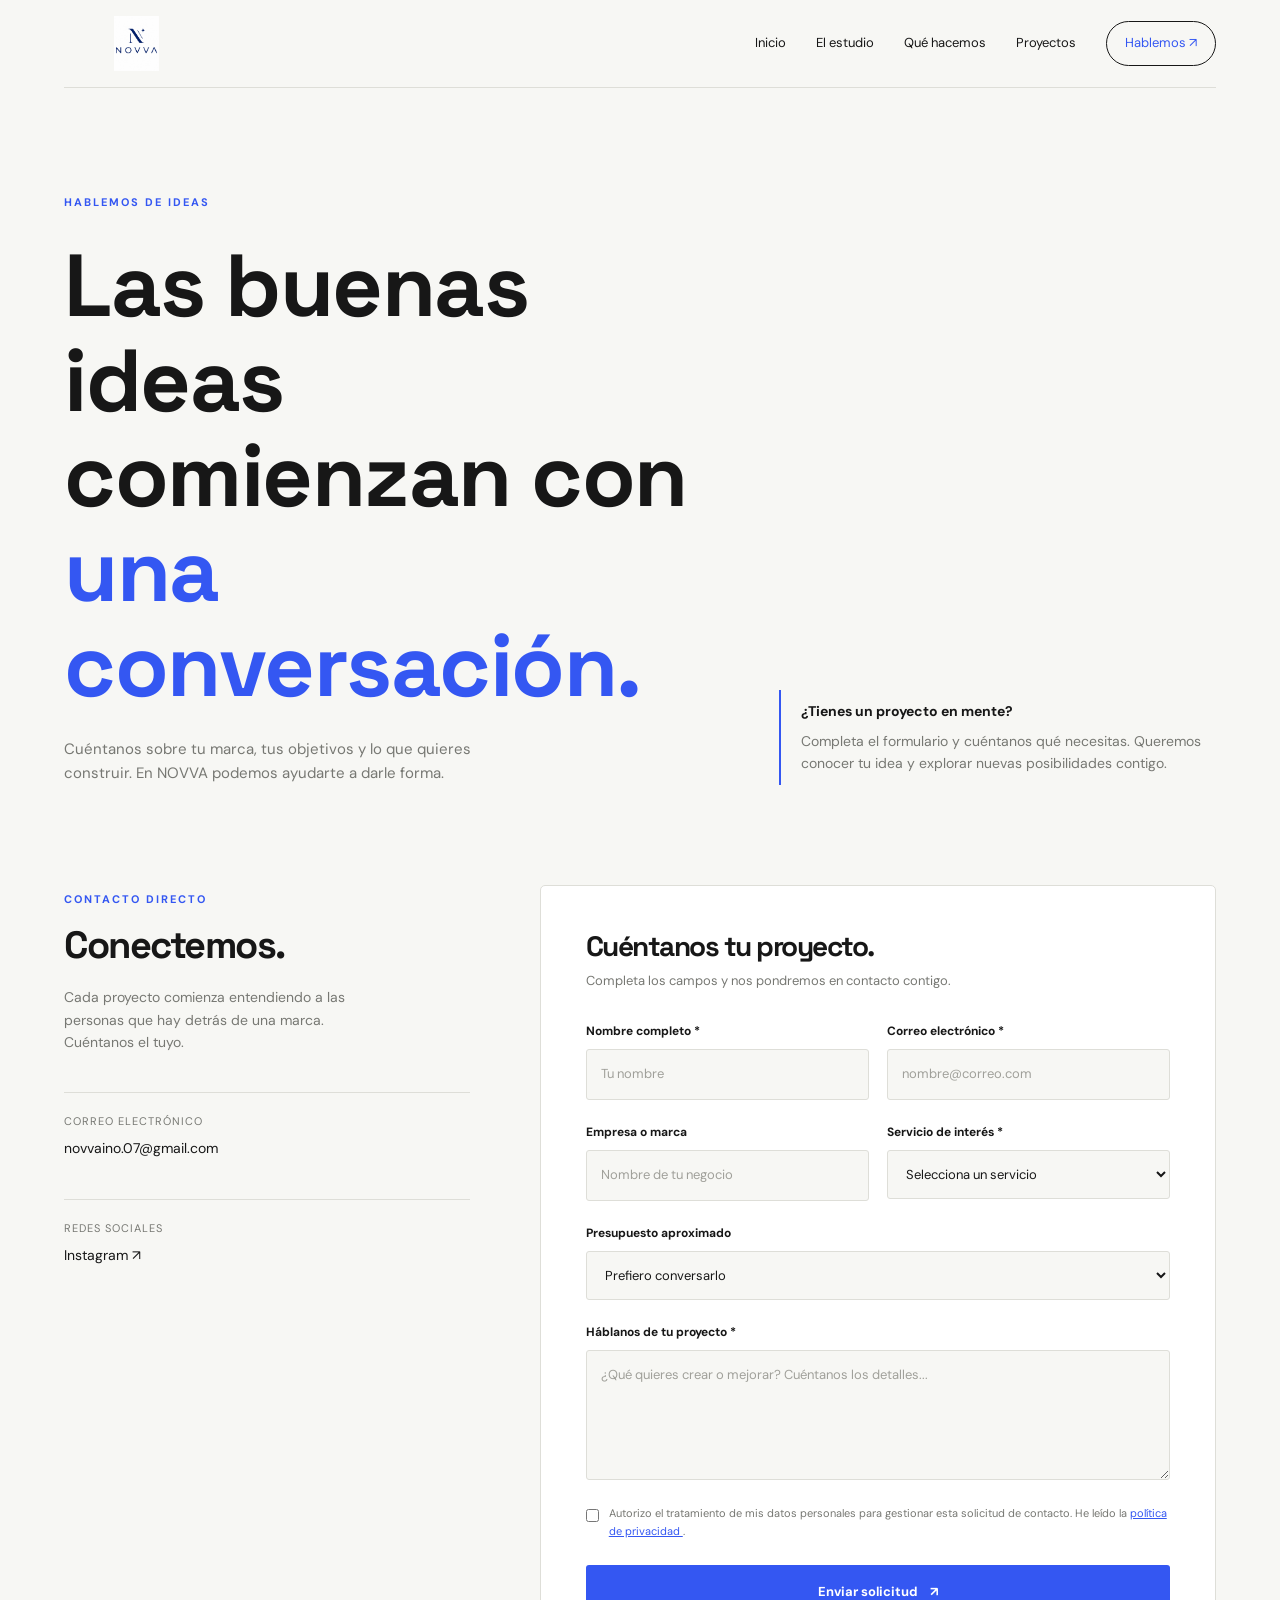
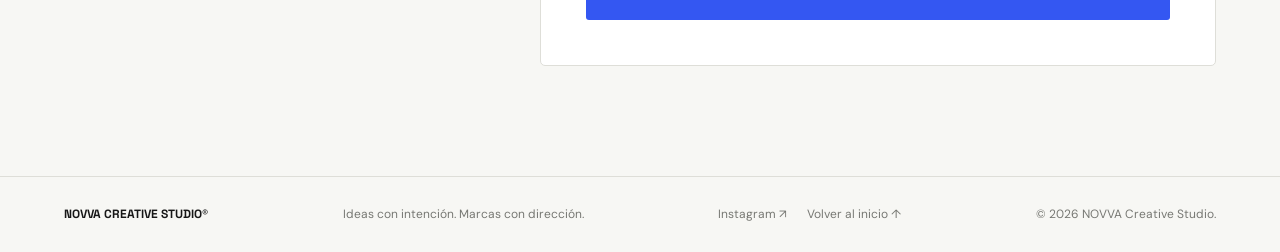
==== commit 93f38b9b: "ACTUALIZACION DE CONTACTO" ====
--- a/contacto.html
+++ b/contacto.html
@@ -471,8 +471,8 @@
                     <div class="dato-contacto">
                         <small>Correo electrónico</small>
                         <!-- REEMPLAZA por el correo real de NOVVA -->
-                        <a href="mailto:TU_CORREO@EMPRESA.COM">
-                            TU_CORREO@EMPRESA.COM
+                        <a href="novvaino.07@gmail.com">
+                            novvaino.07@gmail.com
                         </a>
                     </div>
 
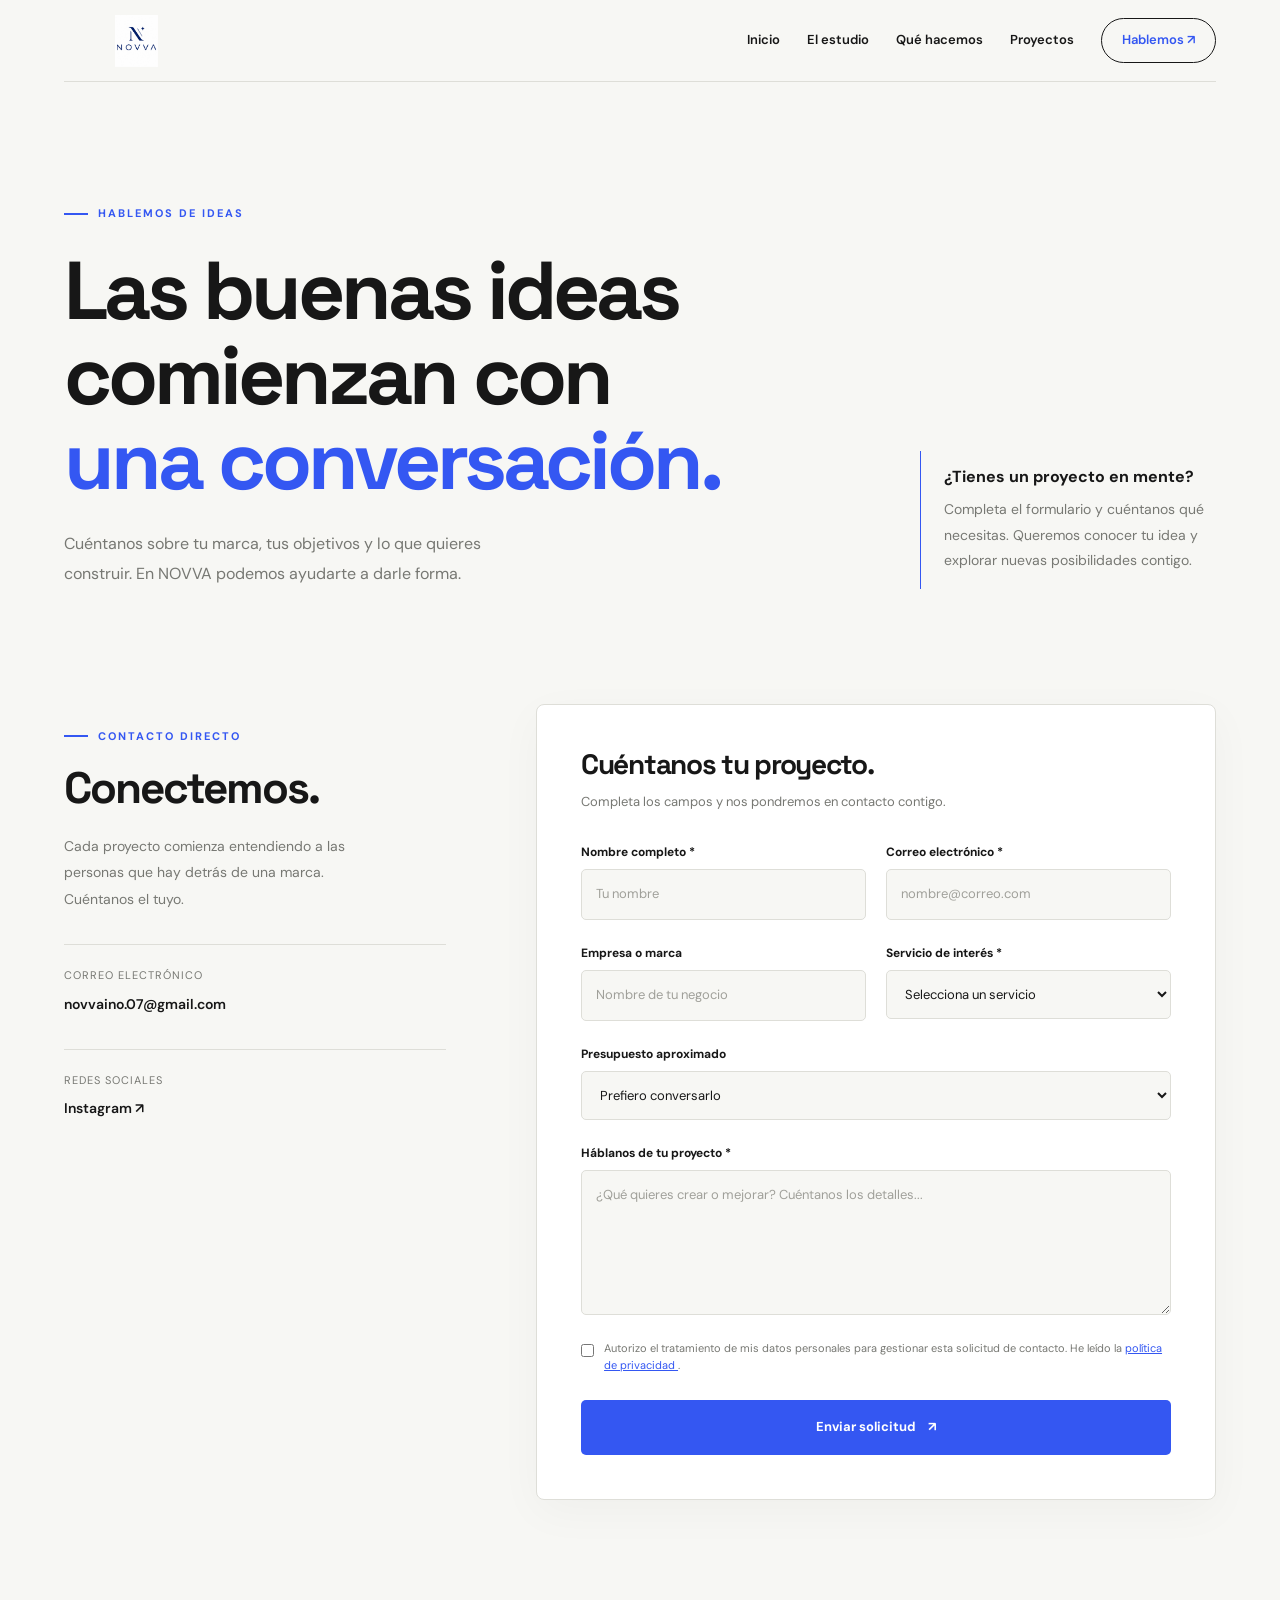
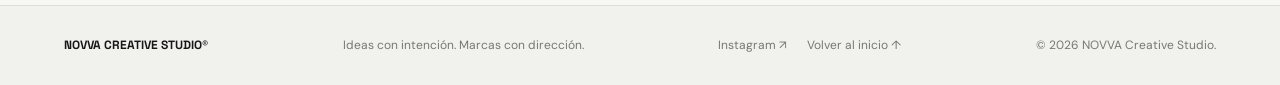
==== commit d8aed501: "Mejora menú hamburguesa y diseño responsive" ====
--- a/contacto.html
+++ b/contacto.html
@@ -4,13 +4,14 @@
 <head>
     <meta charset="UTF-8">
     <meta name="viewport" content="width=device-width, initial-scale=1.0">
-
+    <link rel="icon" href="assets/logo-novva.jpeg">
     <title>Hablemos | NOVVA Creative Studio</title>
     <meta name="description" content="Cuéntanos sobre tu proyecto. En NOVVA Creative Studio creamos soluciones de marketing digital, branding y diseño web.">
 
     <link rel="preconnect" href="https://fonts.googleapis.com">
     <link rel="preconnect" href="https://fonts.gstatic.com" crossorigin>
     <link href="https://fonts.googleapis.com/css2?family=DM+Sans:wght@400;500;600;700&family=Space+Grotesk:wght@400;500;600;700&display=swap" rel="stylesheet">
+<script src="mascota.js"></script>
 
     <style>
         :root {
@@ -418,25 +419,516 @@
                 align-items: flex-start;
             }
         }
+        
+/* =========================================
+   NOVVA — MEJORA VISUAL Y ORGANIZACIÓN
+========================================= */
+
+:root {
+    --fondo: #f7f7f4;
+    --negro: #171717;
+    --azul: #3457f2;
+    --gris: #777873;
+    --borde: #deded8;
+    --blanco: #fff;
+}
+
+body {
+    overflow-x: hidden;
+}
+
+/* ENCABEZADO */
+
+header.contenedor {
+    width: 100%;
+    padding-inline: max(5%, calc((100% - 1320px) / 2));
+    background: rgba(247, 247, 244, .96);
+    position: sticky;
+    top: 0;
+    z-index: 1000;
+    backdrop-filter: blur(14px);
+}
+
+.navegacion {
+    min-height: 82px;
+    border-bottom: 1px solid var(--borde);
+}
+
+.logo img {
+    width: 145px;
+    max-height: 52px;
+}
+
+.menu {
+    gap: 27px;
+}
+
+.menu a {
+    font-weight: 600;
+    position: relative;
+}
+
+.menu a:not(.boton-menu)::after {
+    content: "";
+    position: absolute;
+    left: 0;
+    bottom: -5px;
+    width: 0;
+    height: 2px;
+    background: var(--azul);
+    transition: width .25s ease;
+}
+
+.menu a:not(.boton-menu):hover::after,
+.menu a:not(.boton-menu).activo::after {
+    width: 100%;
+}
+
+.menu .boton-menu {
+    padding: 11px 20px;
+    transition: background .2s, color .2s;
+}
+
+/* PRESENTACIÓN */
+
+.presentacion {
+    padding-top: clamp(65px, 9vw, 115px);
+    padding-bottom: clamp(45px, 7vw, 85px);
+    grid-template-columns: minmax(0, 1.45fr) minmax(230px, .55fr);
+    gap: clamp(30px, 6vw, 90px);
+    align-items: end;
+}
+
+.etiqueta {
+    display: inline-flex;
+    align-items: center;
+    gap: 10px;
+}
+
+.etiqueta::before {
+    content: "";
+    width: 24px;
+    height: 2px;
+    background: var(--azul);
+}
+
+h1 {
+    font-size: clamp(44px, 6.5vw, 82px);
+    line-height: 1.04;
+    letter-spacing: -4px;
+    margin: 25px 0;
+    max-width: 850px;
+}
+
+h1 span {
+    display: inline-block;
+}
+
+.presentacion p {
+    font-size: 16px;
+    line-height: 1.9;
+    max-width: 470px;
+}
+
+.nota {
+    border-left: 1px solid var(--azul);
+    padding: 15px 0 15px 23px;
+    line-height: 1.85;
+}
+
+.nota strong {
+    font-size: 16px;
+    line-height: 1.4;
+}
+
+/* ZONA DE CONTACTO */
+
+.zona-contacto {
+    padding-top: 30px;
+    padding-bottom: 105px;
+}
+
+.formulario-grid {
+    grid-template-columns: minmax(230px, .72fr) minmax(0, 1.28fr);
+    gap: clamp(35px, 7vw, 95px);
+}
+
+.informacion {
+    padding-top: 15px;
+}
+
+.informacion h2 {
+    font-size: clamp(32px, 4vw, 44px);
+    letter-spacing: -2px;
+    margin-top: 20px;
+}
+
+.informacion > p {
+    line-height: 1.9;
+}
+
+.dato-contacto {
+    margin-top: 32px;
+    padding-top: 22px;
+}
+
+.dato-contacto a {
+    display: inline-block;
+    margin-top: 3px;
+    font-weight: 600;
+    transition: color .2s;
+}
+
+.dato-contacto a:hover {
+    color: var(--azul);
+}
+
+/* FORMULARIO */
+
+.formulario {
+    padding: clamp(24px, 4vw, 44px);
+    border-radius: 8px;
+    box-shadow: 0 12px 45px rgba(23, 23, 23, .035);
+}
+
+.formulario h2 {
+    letter-spacing: -1.3px;
+}
+
+.descripcion-form {
+    line-height: 1.8;
+}
+
+.campos {
+    gap: 24px 20px;
+}
+
+.campo label {
+    line-height: 1.5;
+}
+
+.campo input,
+.campo select,
+.campo textarea {
+    border-radius: 5px;
+    min-height: 49px;
+    transition: border-color .2s, background .2s,
+                box-shadow .2s;
+}
+
+.campo textarea {
+    min-height: 145px;
+}
+
+.campo input:focus,
+.campo select:focus,
+.campo textarea:focus {
+    background: #fff;
+}
+
+.boton-enviar {
+    border-radius: 5px;
+    min-height: 54px;
+}
+
+.estado.visible {
+    display: block;
+}
+
+.estado.error {
+    background: #fff0f0;
+    color: #a51f1f;
+}
+
+/* PIE DE PÁGINA */
+
+footer {
+    background: #f1f1ed;
+    padding: 30px 0;
+}
+
+.pie {
+    flex-wrap: wrap;
+    row-gap: 18px;
+}
+
+.redes {
+    flex-wrap: wrap;
+}
+
+/* TABLET */
+
+@media (min-width: 761px) and (max-width: 1024px) {
+    .menu {
+        gap: 16px;
+    }
+
+    .menu a {
+        font-size: 12px;
+    }
+
+    .presentacion {
+        grid-template-columns: 1fr .65fr;
+    }
+
+    .formulario-grid {
+        gap: 35px;
+    }
+}
+
+/* CELULAR */
+
+@media (max-width: 760px) {
+    header.contenedor {
+        padding-inline: 5%;
+    }
+
+    .navegacion {
+        padding: 15px 0;
+        gap: 15px;
+    }
+
+    .logo img {
+        width: 120px;
+    }
+
+    .menu {
+        justify-content: flex-start;
+        gap: 5px 18px;
+        padding-top: 8px;
+    }
+
+    .menu a {
+        font-size: 12px;
+        padding: 7px 0;
+    }
+
+    .menu .boton-menu {
+        padding: 8px 13px;
+    }
+
+    .presentacion {
+        padding-top: 55px;
+        grid-template-columns: 1fr;
+        gap: 28px;
+    }
+
+    h1 {
+        font-size: clamp(42px, 10.5vw, 64px);
+        letter-spacing: -2.5px;
+        line-height: 1.08;
+    }
+
+    .presentacion p {
+        font-size: 15px;
+    }
+
+    .nota {
+        max-width: 480px;
+    }
+
+    .zona-contacto {
+        padding-top: 15px;
+        padding-bottom: 65px;
+    }
+
+    .formulario-grid {
+        grid-template-columns: 1fr;
+        gap: 38px;
+    }
+
+    .informacion h2 {
+        font-size: 36px;
+    }
+
+    .dato-contacto {
+        margin-top: 24px;
+    }
+
+    .formulario {
+        padding: 23px 18px;
+    }
+
+    .campos {
+        grid-template-columns: 1fr;
+        gap: 20px;
+    }
+
+    .campo.completo {
+        grid-column: auto;
+    }
+
+    .privacidad {
+        line-height: 1.7;
+    }
+
+    .pie {
+        align-items: flex-start;
+        flex-direction: column;
+    }
+}
+
+/* CELULARES PEQUEÑOS */
+
+@media (max-width: 380px) {
+    .menu {
+        gap: 4px 12px;
+    }
+
+    .menu a {
+        font-size: 11px;
+    }
+
+    h1 {
+        font-size: 40px;
+    }
+
+    .formulario {
+        padding: 20px 14px;
+    }
+}
+
+@media (prefers-reduced-motion: reduce) {
+    html {
+        scroll-behavior: auto;
+    }
+
+    *,
+    *::before,
+    *::after {
+        transition-duration: .01ms !important;
+    }
+}
+
+
+/* BOTÓN HAMBURGUESA */
+
+.menu-toggle {
+    display: none;
+    width: 44px;
+    height: 44px;
+    padding: 10px;
+    background: transparent;
+    border: 1px solid var(--borde);
+    border-radius: 5px;
+    cursor: pointer;
+    align-items: center;
+    justify-content: center;
+    flex-direction: column;
+    gap: 5px;
+}
+
+.menu-toggle span {
+    display: block;
+    width: 21px;
+    height: 2px;
+    background: var(--negro);
+    border-radius: 2px;
+    transition: transform .25s, opacity .2s;
+}
+
+/* ANIMACIÓN A X */
+
+.menu-toggle[aria-expanded="true"] span:first-child {
+    transform: translateY(7px) rotate(45deg);
+}
+
+.menu-toggle[aria-expanded="true"] span:nth-child(2) {
+    opacity: 0;
+}
+
+.menu-toggle[aria-expanded="true"] span:last-child {
+    transform: translateY(-7px) rotate(-45deg);
+}
+
+/* MENÚ MÓVIL */
+
+@media (max-width: 760px) {
+    .navegacion {
+        display: flex;
+        justify-content: space-between;
+        align-items: center;
+        position: relative;
+    }
+
+    .menu-toggle {
+        display: flex;
+        flex-shrink: 0;
+    }
+
+    .menu {
+        display: none;
+        position: absolute;
+        top: calc(100% + 1px);
+        left: -5.56%;
+        width: 111.12%;
+        padding: 18px 5% 22px;
+        background: var(--fondo);
+        border-bottom: 1px solid var(--borde);
+        box-shadow: 0 15px 25px rgba(0, 0, 0, .06);
+        flex-direction: column;
+        align-items: stretch;
+        gap: 0;
+        z-index: 1001;
+    }
+
+    .menu.open {
+        display: flex;
+    }
+
+    .menu a {
+        display: block;
+        width: 100%;
+        padding: 13px 0;
+        font-size: 14px;
+        border-bottom: 1px solid var(--borde);
+    }
+
+    .menu a::after {
+        display: none;
+    }
+
+    .menu .boton-menu {
+        width: fit-content;
+        margin-top: 14px;
+        padding: 10px 18px;
+        border: 1px solid var(--negro);
+    }
+}
+
     </style>
 </head>
 
 <body>
 
     <header class="contenedor">
-        <nav class="navegacion">
-            <a href="index.html" class="logo" aria-label="NOVVA inicio">
-                <img src="assets/logo-novva.jpeg" alt="NOVVA Creative Studio">
-            </a>
-
-            <div class="menu">
-                <a href="index.html">Inicio</a>
-                <a href="quienes-somos.html">El estudio</a>
-                <a href="servicios.html">Qué hacemos</a>
-                <a href="referencias.html">Proyectos</a>
-                <a href="contacto.html" class="boton-menu activo">Hablemos ↗</a>
-            </div>
-        </nav>
+      
+<nav class="navegacion">
+    <a href="index.html" class="logo" aria-label="NOVVA inicio">
+        <img src="assets/logo-novva.jpeg" alt="NOVVA Creative Studio">
+    </a>
+
+    <button
+        class="menu-toggle"
+        id="menuButton"
+        type="button"
+        aria-label="Abrir menú"
+        aria-expanded="false"
+        aria-controls="navigation">
+        <span></span>
+        <span></span>
+        <span></span>
+    </button>
+
+    <div class="menu" id="navigation">
+        <a href="index.html">Inicio</a>
+        <a href="quienes-somos.html">El estudio</a>
+        <a href="servicios.html">Qué hacemos</a>
+        <a href="referencias.html">Proyectos</a>
+        <a href="contacto.html" class="boton-menu activo">Hablemos ↗</a>
+    </div>
+</nav>
+
     </header>
 
     <main>
@@ -499,7 +991,7 @@
                     -->
 
                     <form id="formularioContacto"
-                          action="https://formsubmit.co/TU_CORREO@EMPRESA.COM"
+                          action="https://formsubmit.co/novvaino.07@gmail.com"
                           method="POST">
 
                         <input type="hidden" name="_subject"
@@ -606,32 +1098,71 @@
         </div>
     </footer>
 
-    <script>
-        document.getElementById("anio").textContent =
-            new Date().getFullYear();
-
-        /*
-         * El formulario se envía directamente a FormSubmit.
-         * No mostramos un mensaje de éxito falso: el servicio gestionará
-         * el envío, la verificación inicial y la respuesta correspondiente.
-         */
-        document.getElementById("formularioContacto")
-            .addEventListener("submit", function (evento) {
-                const formulario = evento.currentTarget;
-                const destino = formulario.getAttribute("action");
-
-                if (destino.includes("TU_CORREO@EMPRESA.COM")) {
-                    evento.preventDefault();
-
-                    const estado =
-                        document.getElementById("estadoFormulario");
-
-                    estado.textContent =
-                        "Falta configurar el correo real de NOVVA en el formulario.";
-                    estado.className = "estado visible error";
-                }
-            });
-    </script>
+   
+<script>
+    // Año automático del pie de página.
+    const anio = document.getElementById("anio");
+
+    if (anio) {
+        anio.textContent = new Date().getFullYear();
+    }
+
+    // El navegador valida los campos obligatorios.
+    // FormSubmit recibe el formulario y gestiona su envío.
+    const formulario = document.getElementById("formularioContacto");
+    const estado = document.getElementById("estadoFormulario");
+
+    if (formulario) {
+        formulario.addEventListener("submit", function () {
+            const boton = formulario.querySelector(
+                'button[type="submit"]'
+            );
+
+            if (boton) {
+                boton.disabled = true;
+                boton.innerHTML = "Enviando solicitud…";
+            }
+
+            if (estado) {
+                estado.className = "estado";
+                estado.textContent = "";
+            }
+        });
+    }
+    
+const menuButton = document.getElementById("menuButton");
+const navigation = document.getElementById("navigation");
+
+if (menuButton && navigation) {
+    menuButton.addEventListener("click", () => {
+        const abierto = navigation.classList.toggle("open");
+
+        menuButton.setAttribute("aria-expanded", String(abierto));
+        menuButton.setAttribute(
+            "aria-label",
+            abierto ? "Cerrar menú" : "Abrir menú"
+        );
+    });
+
+    navigation.querySelectorAll("a").forEach(enlace => {
+        enlace.addEventListener("click", () => {
+            navigation.classList.remove("open");
+            menuButton.setAttribute("aria-expanded", "false");
+            menuButton.setAttribute("aria-label", "Abrir menú");
+        });
+    });
+
+    document.addEventListener("keydown", evento => {
+        if (evento.key === "Escape") {
+            navigation.classList.remove("open");
+            menuButton.setAttribute("aria-expanded", "false");
+            menuButton.setAttribute("aria-label", "Abrir menú");
+        }
+    });
+}
+
+</script>
+
 
 </body>
 </html>
